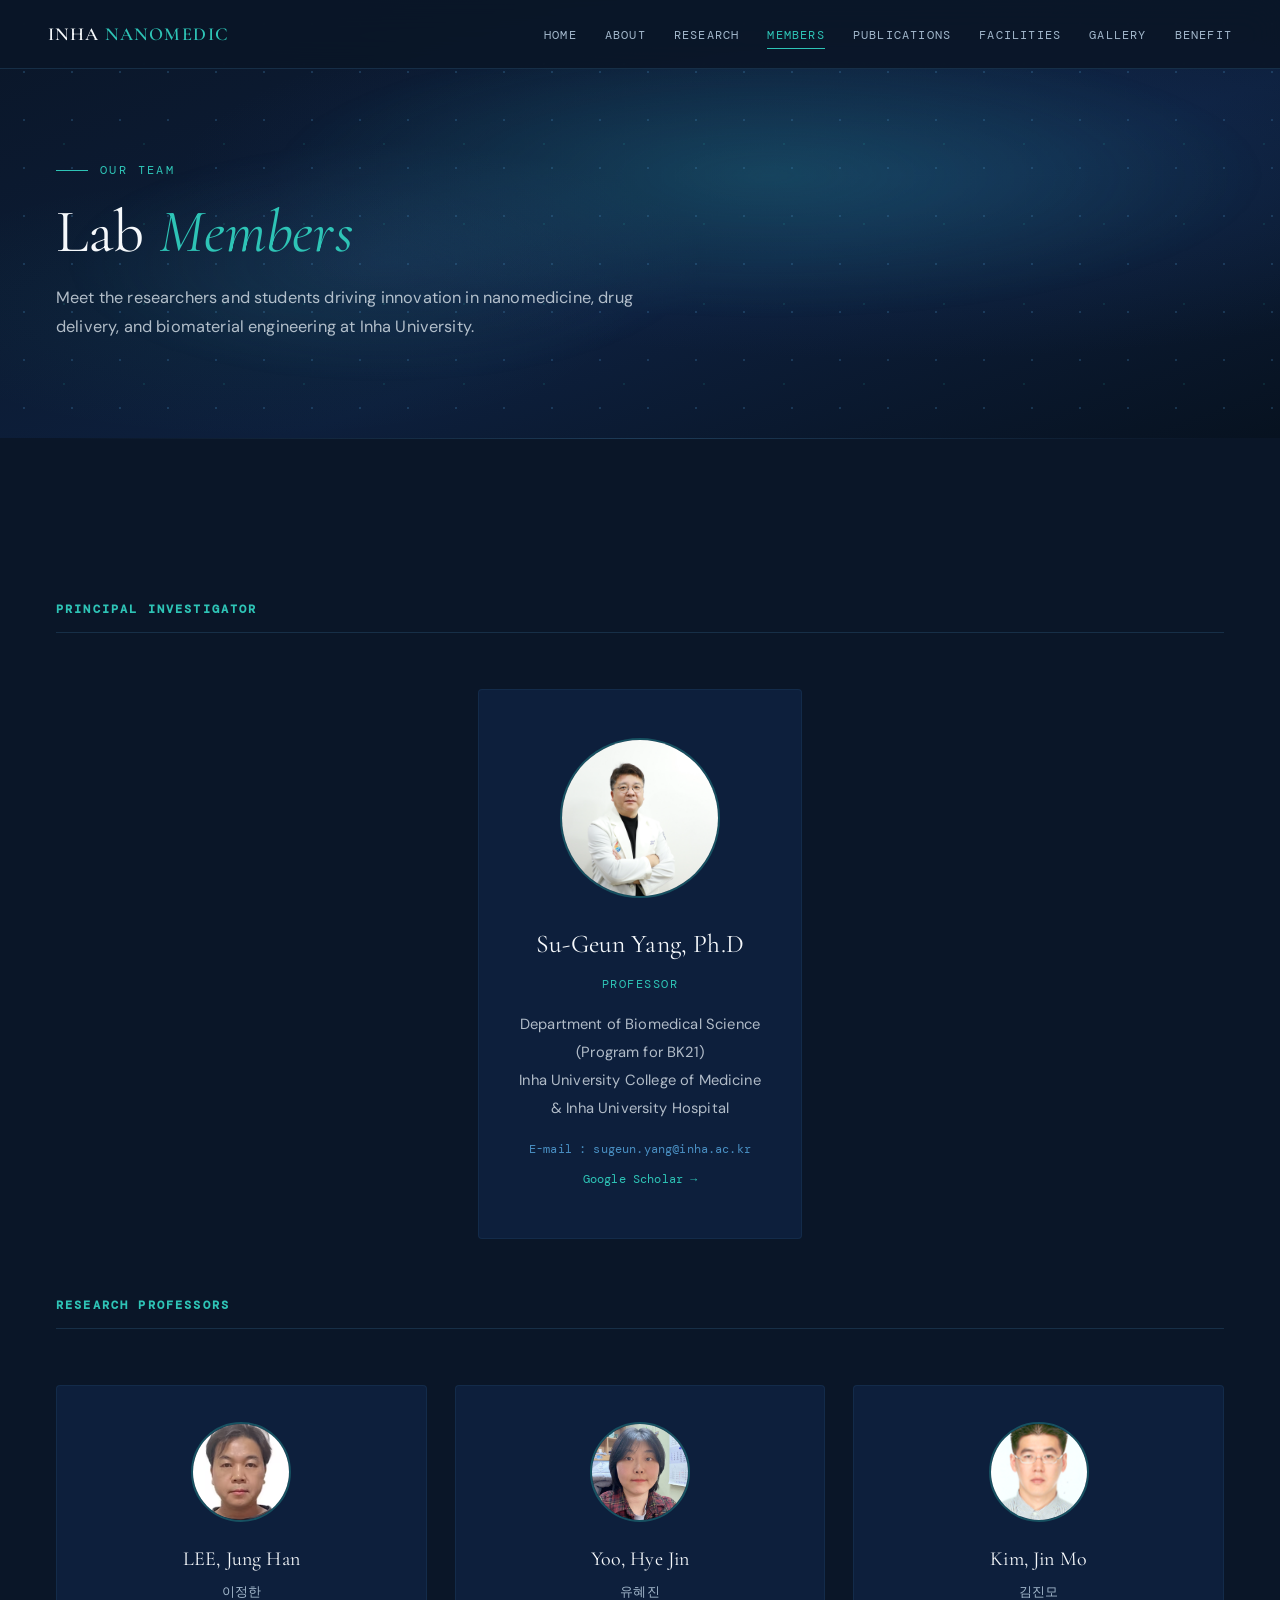
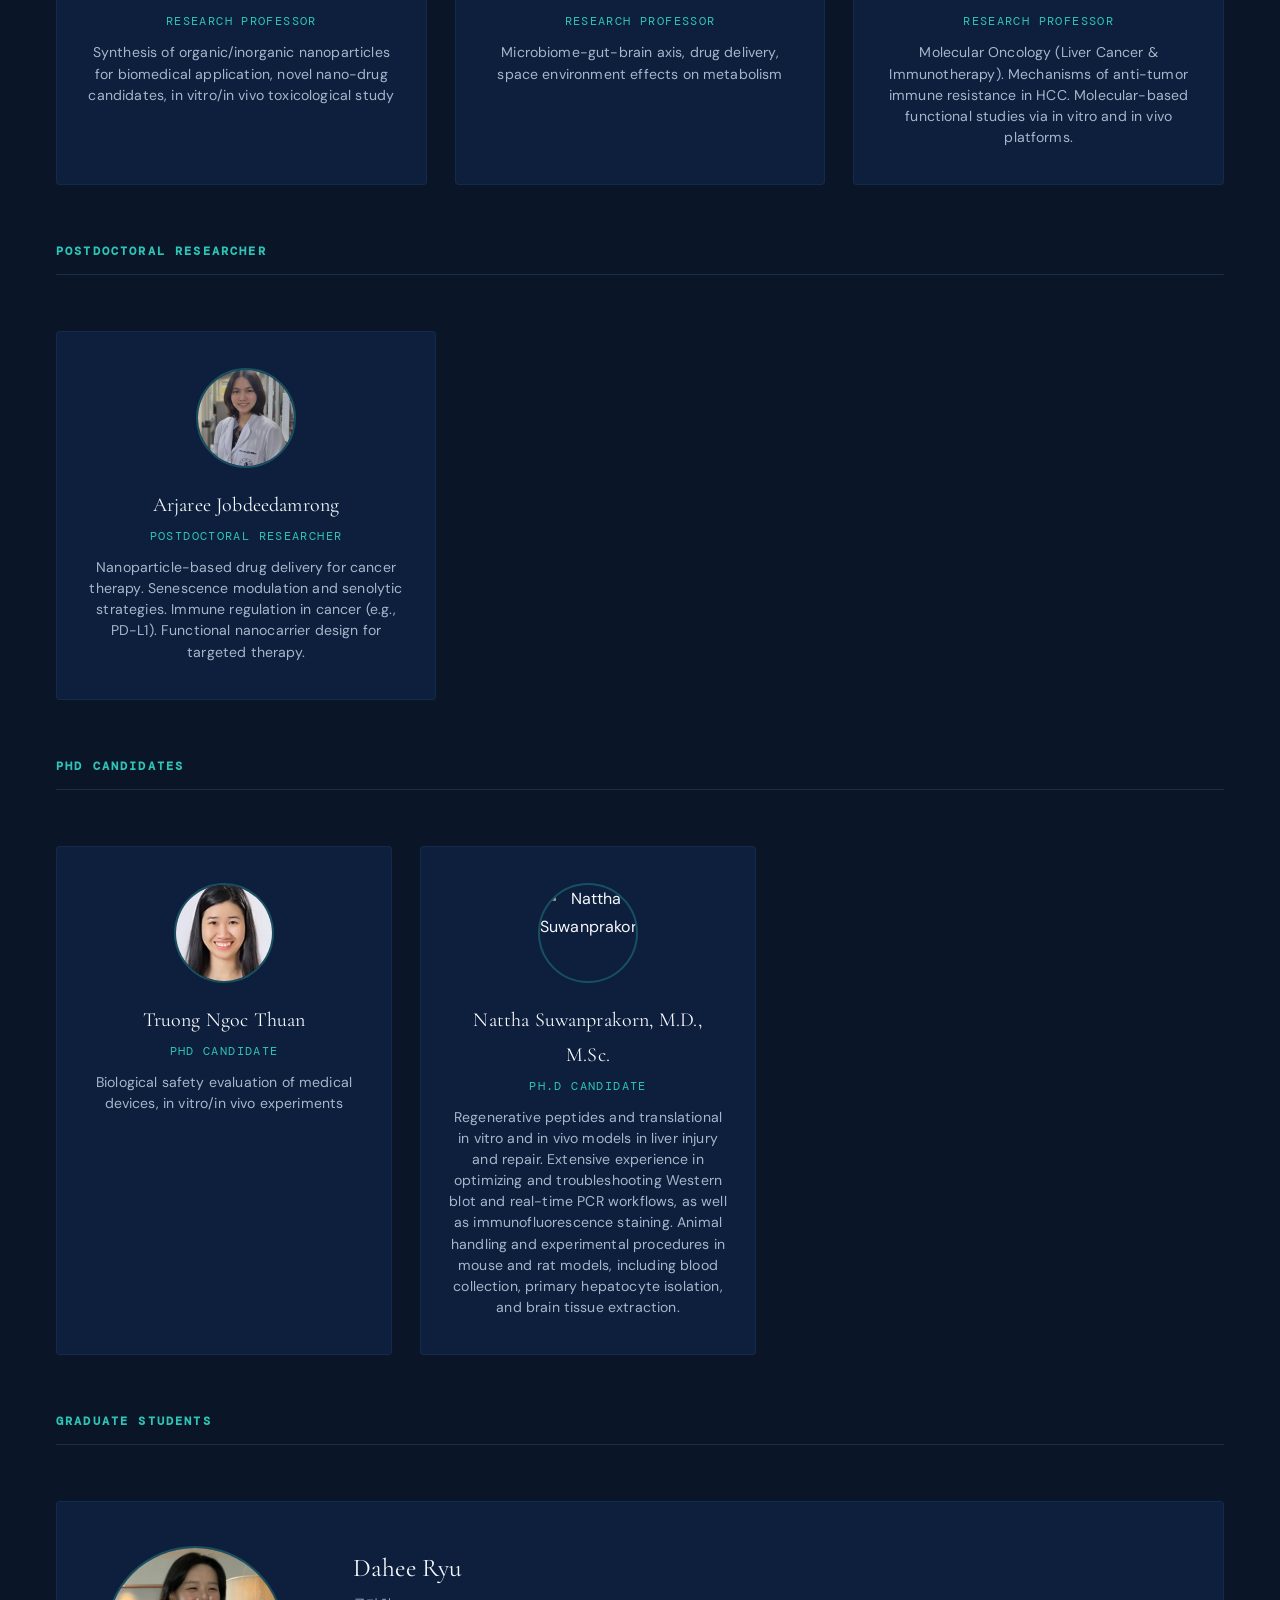
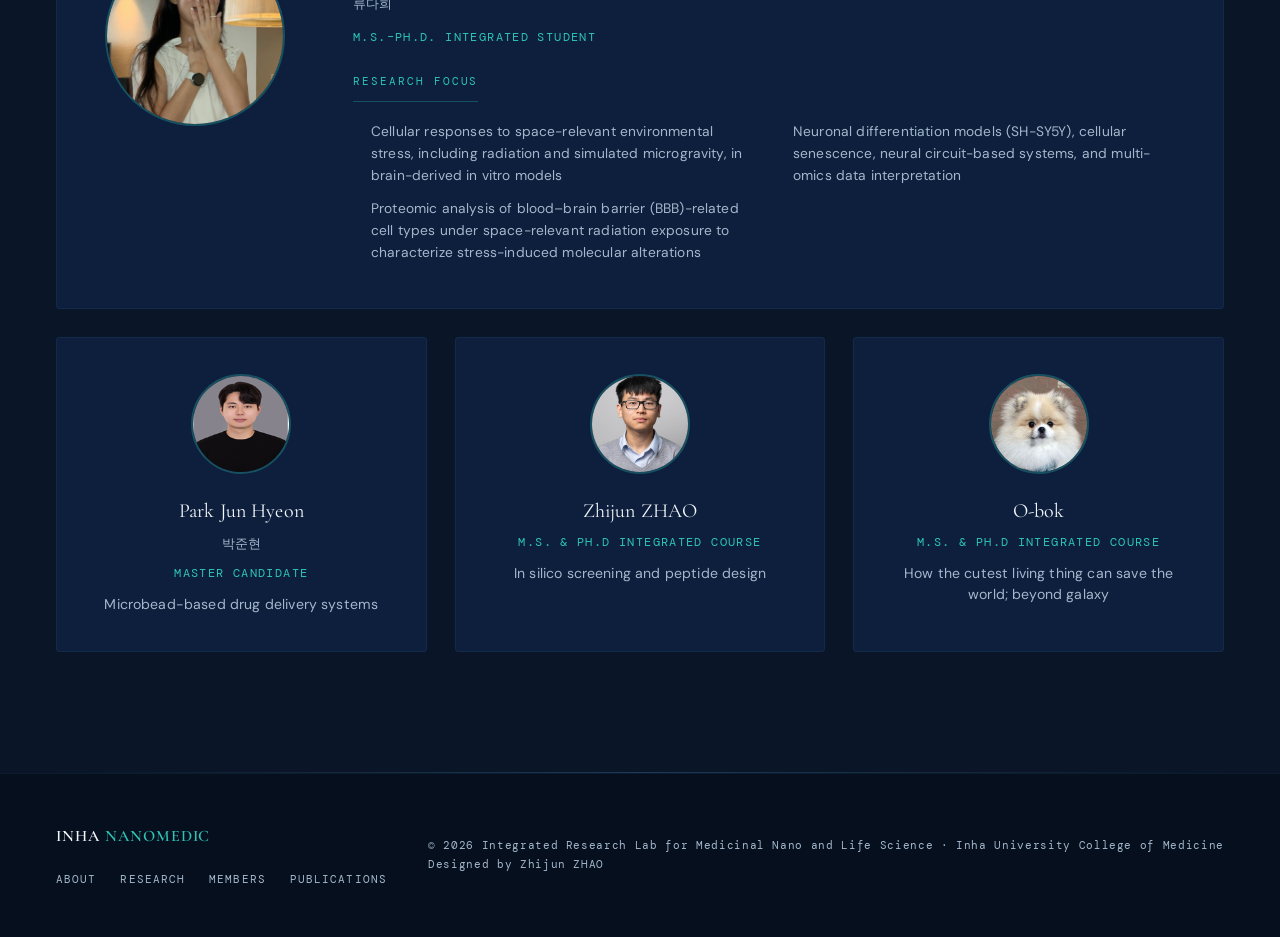
==== member.html @ 470f52c1 "Initial preview with v3 design experiments - Hero rewritten to lead with space medicine - Stats bar " ====
<!DOCTYPE html>
<html lang="en">
<head>
  <meta charset="UTF-8">
  <link rel="icon" type="image/svg+xml" href="favicon.svg">
  <meta name="viewport" content="width=device-width, initial-scale=1.0">
  <meta name="description" content="Meet the researchers and students of the Inha Nanomedicine Lab — faculty, PhD candidates, and graduate students.">
  <title>Members — INHA NANOMEDIC</title>
  <link rel="preconnect" href="https://fonts.googleapis.com">
  <link rel="preconnect" href="https://fonts.gstatic.com" crossorigin>
  <link href="https://fonts.googleapis.com/css2?family=Cormorant+Garamond:ital,wght@0,300;0,400;0,600;1,300;1,400;1,600&family=DM+Mono:wght@400;500&family=DM+Sans:wght@300;400;500&display=swap" rel="stylesheet">
  <link rel="stylesheet" href="css/style.css">
</head>
<body>

  <!-- ═══ NAVIGATION ═══ -->
  <nav>
    <a class="nav-logo" href="index.html">INHA <span>NANOMEDIC</span></a>
    <button class="nav-toggle" aria-label="Menu"><span></span><span></span><span></span></button>
    <ul class="nav-links">
      <li><a href="index.html">Home</a></li>
      <li><a href="about.html">About</a></li>
      <li><a href="research.html">Research</a></li>
      <li><a href="member.html" class="active">Members</a></li>
      <li><a href="publication-patent.html">Publications</a></li>
      <li><a href="lab-facilities.html">Facilities</a></li>
      <li><a href="lab-activities.html">Gallery</a></li>
      <li><a href="benefit.html">Benefit</a></li>
      <!-- <li><a href="news-notice.html">News</a></li> -->
    </ul>
  </nav>

  <!-- ═══ PAGE HERO ═══ -->
  <header class="page-hero">
    <div class="page-hero-bg"></div>
    <div class="page-hero-dots"></div>
    <div class="page-hero-content fade-in">
      <div class="hero-tag">Our Team</div>
      <h1>Lab <em>Members</em></h1>
      <p>Meet the researchers and students driving innovation in nanomedicine, drug delivery, and biomaterial engineering at Inha University.</p>
    </div>
  </header>

  <div class="divider"></div>

  <!-- ═══ MEMBERS ═══ -->
  <section class="members">

    <!-- ── Principal Investigator ── -->
    <h3 class="member-category fade-in">Principal Investigator</h3>

    <div class="members-grid fade-in">
      <div class="member-card" style="grid-column: 1 / -1; max-width: 600px; margin: 0 auto; padding: 48px 40px;">
        <img class="member-photo" src="assets/images/members/prof-yang-hires.png" alt="Prof. Su-Geun Yang" style="width: 160px; height: 160px; border-radius: 50%; margin: 0 auto 24px; display: block; object-fit: cover;">
        <div style="text-align: center;">
          <div class="member-name" style="font-size: 1.6rem; margin-bottom: 8px;">Su-Geun Yang, Ph.D</div>
          <div class="member-role" style="font-size: 0.75rem; margin-bottom: 16px;">Professor</div>
          <div style="font-size: 0.92rem; color: var(--text-secondary); line-height: 1.9;">
            Department of Biomedical Science<br>
            (Program for BK21)<br>
            Inha University College of Medicine<br>
            &amp; Inha University Hospital
          </div>
          <div class="member-email" style="margin-top: 16px; font-size: 0.75rem;">E-mail : <a href="mailto:sugeun.yang@inha.ac.kr">sugeun.yang@inha.ac.kr</a></div>
          <div style="margin-top: 10px; font-family: 'DM Mono', monospace; font-size: 0.72rem;">
            <a href="https://scholar.google.com/citations?user=X1B7JX8AAAAJ&hl=en" target="_blank" rel="noopener noreferrer" style="color: var(--teal); text-decoration: none;">Google Scholar &rarr;</a>
          </div>
        </div>
      </div>
    </div>

    <!-- ── Research Professors ── -->
    <h3 class="member-category fade-in">Research Professors</h3>

    <div class="members-grid" style="grid-template-columns: repeat(3, 1fr);">
      <div class="member-card fade-in">
        <img class="member-photo" src="assets/images/members/lee-junghan.png" alt="LEE, Jung Han">
        <div class="member-name">LEE, Jung Han</div>
        <div class="member-name-kr">이정한</div>
        <div class="member-role">Research Professor</div>
        <div class="member-field">Synthesis of organic/inorganic nanoparticles for biomedical application, novel nano-drug candidates, in vitro/in vivo toxicological study</div>
      </div>

      <div class="member-card fade-in">
        <img class="member-photo" src="assets/images/members/yoo-hyejin.jpg" alt="Yoo, Hye Jin">
        <div class="member-name">Yoo, Hye Jin</div>
        <div class="member-name-kr">유혜진</div>
        <div class="member-role">Research Professor</div>
        <div class="member-field">Microbiome-gut-brain axis, drug delivery, space environment effects on metabolism</div>
      </div>

      <div class="member-card fade-in">
        <img class="member-photo" src="assets/images/members/kim-jinmo.png" alt="Kim, Jin Mo">
        <div class="member-name">Kim, Jin Mo</div>
        <div class="member-name-kr">김진모</div>
        <div class="member-role">Research Professor</div>
        <div class="member-field">Molecular Oncology (Liver Cancer &amp; Immunotherapy). Mechanisms of anti-tumor immune resistance in HCC. Molecular-based functional studies via in vitro and in vivo platforms.</div>
      </div>
    </div>

    <!-- ── Postdoctoral Researcher ── -->
    <h3 class="member-category fade-in">Postdoctoral Researcher</h3>

    <div class="members-grid" style="grid-template-columns: 1fr; max-width: 380px;">
      <div class="member-card fade-in">
        <img class="member-photo" src="assets/images/members/arjaree.png" alt="Arjaree Jobdeedamrong">
        <div class="member-name">Arjaree Jobdeedamrong</div>
        <div class="member-role">Postdoctoral Researcher</div>
        <div class="member-field">
          Nanoparticle-based drug delivery for cancer therapy.
          Senescence modulation and senolytic strategies.
          Immune regulation in cancer (e.g., PD-L1).
          Functional nanocarrier design for targeted therapy.
        </div>
      </div>
    </div>

    <!-- ── PhD Candidates ── -->
    <h3 class="member-category fade-in">PhD Candidates</h3>

    <div class="members-grid" style="grid-template-columns: repeat(2, 1fr); max-width: 700px;">
      <div class="member-card fade-in">
        <img class="member-photo" src="assets/images/members/truong-ngocthuan.jpg" alt="Truong Ngoc Thuan">
        <div class="member-name">Truong Ngoc Thuan</div>
        <div class="member-role">PhD Candidate</div>
        <div class="member-field">Biological safety evaluation of medical devices, in vitro/in vivo experiments</div>
      </div>

      <div class="member-card fade-in">
        <img class="member-photo" src="assets/images/members/nattha-new.png" alt="Nattha Suwanprakorn">
        <div class="member-name">Nattha Suwanprakorn, M.D., M.Sc.</div>
        <div class="member-role">Ph.D Candidate</div>
        <div class="member-field">
          Regenerative peptides and translational in vitro and in vivo models in liver injury and repair.
          Extensive experience in optimizing and troubleshooting Western blot and real-time PCR workflows, as well as immunofluorescence staining.
          Animal handling and experimental procedures in mouse and rat models, including blood collection, primary hepatocyte isolation, and brain tissue extraction.
        </div>
      </div>
    </div>

    <!-- ── M.S. & Ph.D Integrated / MS Candidates ── -->
    <h3 class="member-category fade-in">Graduate Students</h3>

    <div class="members-grid members-grid--grad">
      <div class="member-card member-card--feature fade-in">
        <img class="member-photo" src="assets/images/members/ryu-dahee.jpg" alt="Dahee Ryu">
        <div class="member-feature-body">
          <div class="member-name">Dahee Ryu</div>
          <div class="member-name-kr">류다희</div>
          <div class="member-role">M.S.&ndash;Ph.D. Integrated Student</div>
          <div class="member-feature-label">Research Focus</div>
          <ul class="member-feature-list">
            <li>Cellular responses to space-relevant environmental stress, including radiation and simulated microgravity, in brain-derived in vitro models</li>
            <li>Proteomic analysis of blood&ndash;brain barrier (BBB)-related cell types under space-relevant radiation exposure to characterize stress-induced molecular alterations</li>
            <li>Neuronal differentiation models (SH-SY5Y), cellular senescence, neural circuit-based systems, and multi-omics data interpretation</li>
          </ul>
        </div>
      </div>

      <div class="member-card fade-in">
        <img class="member-photo" src="assets/images/members/junhyun.png" alt="Junhyun">
        <div class="member-name">Park Jun Hyeon</div>
        <div class="member-name-kr">박준현</div>
        <div class="member-role">Master Candidate</div>
        <div class="member-field">Microbead-based drug delivery systems</div>
      </div>

      <div class="member-card fade-in">
        <img class="member-photo" src="assets/images/members/zhijun-zhao.png" alt="Zhijun ZHAO">
        <div class="member-name">Zhijun ZHAO</div>
        <div class="member-role">M.S. &amp; Ph.D Integrated Course</div>
        <div class="member-field">In silico screening and peptide design</div>
      </div>

      <div class="member-card fade-in">
        <img class="member-photo" src="assets/images/members/obok.jpg" alt="O-bok" style="object-fit: cover;">
        <div class="member-name">O-bok</div>
        <div class="member-role">M.S. &amp; Ph.D Integrated Course</div>
        <div class="member-field">How the cutest living thing can save the world; beyond galaxy</div>
      </div>
    </div>

  </section>

  <div class="divider"></div>

  <!-- ═══ FOOTER ═══ -->
  <footer>
    <div class="footer-inner">
      <div>
        <div class="footer-logo">INHA <span>NANOMEDIC</span></div>
        <div class="footer-links">
          <a href="about.html">About</a><a href="research.html">Research</a><a href="member.html">Members</a><a href="publication-patent.html">Publications</a>
        </div>
      </div>
      <div class="footer-copy">&copy; 2026 Integrated Research Lab for Medicinal Nano and Life Science &middot; Inha University College of Medicine<br>Designed by Zhijun ZHAO</div>
    </div>
  </footer>

  <script src="js/main.js"></script>
</body>
</html>
---- css/style.css ----
/* ═══════════════════════════════════════════════════════
   INHA NANOMEDIC LAB — Global Stylesheet
   Design: Dark navy + teal accent, editorial typography
   v2.0 — Readability & design improvements
   ═══════════════════════════════════════════════════════ */

/* ── VARIABLES ── */
:root {
  --navy: #0a1628;
  --deep: #0d1f3c;
  --blue: #1a3a6b;
  --accent: #4a90c4;
  --teal: #2ec4b6;
  --teal-dark: #22a89c;
  --gold: #c9a84c;
  --light: #e8f0f7;
  --muted: #a3b8cc;
  --white: #f5f8fb;
  --border: rgba(74,144,196,0.20);
  --border-light: rgba(74,144,196,0.1);
  --card-bg: rgba(74,144,196,0.04);
  --card-hover: rgba(74,144,196,0.09);
  --text-primary: #f5f8fb;
  --text-secondary: rgba(232,240,247,0.75);
  --text-dim: rgba(232,240,247,0.65);
  --nav-height: 62px;
}

/* ── RESET ── */
*, *::before, *::after { margin: 0; padding: 0; box-sizing: border-box; }
html { scroll-behavior: smooth; }

body {
  font-family: 'DM Sans', sans-serif;
  background: var(--navy);
  color: var(--white);
  overflow-x: hidden;
  line-height: 1.75;
  letter-spacing: 0.01em;
}

a { color: inherit; text-decoration: none; }
img { max-width: 100%; display: block; }
ul, ol { list-style: none; }

/* ── SCROLLBAR ── */
::-webkit-scrollbar { width: 8px; }
::-webkit-scrollbar-track { background: var(--navy); }
::-webkit-scrollbar-thumb { background: var(--blue); border-radius: 4px; }
::-webkit-scrollbar-thumb:hover { background: var(--accent); }

/* ── NAVIGATION ── */
nav {
  position: fixed; top: 0; left: 0; right: 0; z-index: 1000;
  display: flex; align-items: center; justify-content: space-between;
  padding: 18px 48px;
  background: rgba(10,22,40,0.92);
  backdrop-filter: blur(16px);
  -webkit-backdrop-filter: blur(16px);
  border-bottom: 1px solid var(--border);
  transition: padding 0.3s, background 0.3s;
}
nav.scrolled {
  padding: 12px 48px;
  background: rgba(10,22,40,0.97);
}

.nav-logo {
  font-family: 'Cormorant Garamond', serif;
  font-size: 1.15rem; font-weight: 600; letter-spacing: 0.08em;
  color: var(--white);
  text-decoration: none;
}
.nav-logo span { color: var(--teal); }

.nav-links { display: flex; gap: 28px; list-style: none; }
.nav-links a {
  font-family: 'DM Mono', monospace;
  font-size: 0.75rem; letter-spacing: 0.1em; text-transform: uppercase;
  color: var(--muted); text-decoration: none;
  transition: color 0.2s;
  position: relative;
  padding: 4px 0;
}
.nav-links a:hover,
.nav-links a.active { color: var(--teal); }
.nav-links a.active::after {
  content: ''; position: absolute; bottom: -2px; left: 0; right: 0;
  height: 1px; background: var(--teal);
}

/* Hamburger */
.nav-toggle {
  display: none; cursor: pointer; background: none; border: none;
  flex-direction: column; gap: 5px; padding: 4px;
}
.nav-toggle span {
  display: block; width: 22px; height: 1.5px;
  background: var(--white); transition: all 0.3s;
}
.nav-toggle.open span:nth-child(1) { transform: rotate(45deg) translate(4px, 4px); }
.nav-toggle.open span:nth-child(2) { opacity: 0; }
.nav-toggle.open span:nth-child(3) { transform: rotate(-45deg) translate(4px, -4px); }

/* ── PAGE HERO (inner pages) ── */
.page-hero {
  padding: 160px 56px 96px;
  position: relative; overflow: hidden;
  background: var(--navy);
}
.page-hero-bg {
  position: absolute; inset: 0; z-index: 0;
  background:
    radial-gradient(ellipse 80% 60% at 70% 40%, rgba(26,58,107,0.45) 0%, transparent 70%),
    radial-gradient(ellipse 50% 50% at 20% 70%, rgba(46,196,182,0.06) 0%, transparent 60%),
    linear-gradient(160deg, #0a1628 0%, #0d1f3c 60%, #071220 100%);
}
.page-hero-bg::after {
  content: '';
  position: absolute; inset: 0;
  background:
    radial-gradient(ellipse 65% 55% at 60% 40%, rgba(46,196,182,0.18) 0%, transparent 60%),
    radial-gradient(ellipse 50% 55% at 30% 60%, rgba(74,144,196,0.15) 0%, transparent 50%);
  animation: nebulaShift 25s ease-in-out infinite alternate;
  will-change: opacity, transform;
}
.page-hero-dots {
  position: absolute; inset: 0; z-index: 1;
  background-image:
    radial-gradient(circle, rgba(74,144,196,0.25) 1px, transparent 1px),
    radial-gradient(circle, rgba(46,196,182,0.12) 1px, transparent 1px);
  background-size: 48px 48px, 80px 80px;
  background-position: 0 0, 24px 24px;
  animation: drift 25s linear infinite;
  will-change: background-position;
}
@keyframes drift { to { background-position: 48px 48px, 72px 72px; } }

.page-hero-content { position: relative; z-index: 2; max-width: 800px; }
.page-hero .hero-tag {
  font-family: 'DM Mono', monospace;
  font-size: 0.75rem; letter-spacing: 0.2em; text-transform: uppercase;
  color: var(--teal); margin-bottom: 16px;
  display: flex; align-items: center; gap: 12px;
}
.page-hero .hero-tag::before {
  content: ''; display: block; width: 32px; height: 1px; background: var(--teal);
}
.page-hero h1 {
  font-family: 'Cormorant Garamond', serif;
  font-size: clamp(2.4rem, 5vw, 3.8rem);
  font-weight: 400; line-height: 1.15;
  margin-bottom: 16px;
}
.page-hero h1 em { font-style: italic; color: var(--teal); }
.page-hero p {
  font-size: 1.02rem; line-height: 1.8;
  color: var(--text-secondary); max-width: 600px;
}

/* ── FULL HERO (home page) ── */
.hero {
  min-height: 100vh;
  display: flex; align-items: center;
  position: relative; overflow: hidden;
  padding: 120px 56px 80px;
}
.hero-bg {
  position: absolute; inset: 0; z-index: 0;
  background:
    radial-gradient(ellipse 80% 60% at 70% 40%, rgba(26,58,107,0.55) 0%, transparent 70%),
    radial-gradient(ellipse 50% 50% at 20% 70%, rgba(46,196,182,0.08) 0%, transparent 60%),
    linear-gradient(160deg, #0a1628 0%, #0d1f3c 60%, #071220 100%);
}
/* Nebula glow — slow teal/blue color wash */
.hero-bg::after {
  content: '';
  position: absolute; inset: 0;
  background:
    radial-gradient(ellipse 70% 60% at 65% 35%, rgba(46,196,182,0.22) 0%, transparent 65%),
    radial-gradient(ellipse 55% 65% at 25% 65%, rgba(74,144,196,0.18) 0%, transparent 55%),
    radial-gradient(ellipse 40% 40% at 50% 50%, rgba(26,58,107,0.25) 0%, transparent 50%);
  animation: nebulaShift 25s ease-in-out infinite alternate;
  will-change: opacity, transform;
}
@keyframes nebulaShift {
  0% { opacity: 0.6; transform: scale(1) translate(0, 0); }
  33% { opacity: 1; transform: scale(1.08) translate(2%, -1%); }
  66% { opacity: 0.75; transform: scale(0.95) translate(-2%, 1%); }
  100% { opacity: 1; transform: scale(1.05) translate(1%, 2%); }
}
.hero-dots {
  position: absolute; inset: 0; z-index: 1;
  background-image:
    radial-gradient(circle, rgba(74,144,196,0.35) 1px, transparent 1px),
    radial-gradient(circle, rgba(46,196,182,0.2) 1px, transparent 1px);
  background-size: 48px 48px, 80px 80px;
  background-position: 0 0, 24px 24px;
  animation: drift 20s linear infinite;
  will-change: background-position;
}
.hero-content { position: relative; z-index: 2; max-width: 700px; }
.hero-tag {
  font-family: 'DM Mono', monospace;
  font-size: 0.75rem; letter-spacing: 0.2em; text-transform: uppercase;
  color: var(--teal); margin-bottom: 20px;
  display: flex; align-items: center; gap: 12px;
}
.hero-tag::before {
  content: ''; display: block; width: 32px; height: 1px; background: var(--teal);
}
.hero h1 {
  font-family: 'Cormorant Garamond', serif;
  font-size: clamp(2.8rem, 6vw, 4.8rem);
  font-weight: 400; line-height: 1.15;
  margin-bottom: 12px;
}
.hero h1 em { font-style: italic; color: var(--teal); }
.hero h2 {
  font-family: 'Cormorant Garamond', serif;
  font-size: clamp(1.1rem, 2.5vw, 1.6rem);
  font-weight: 300; color: var(--muted);
  margin-bottom: 32px; line-height: 1.5;
}
.hero p {
  font-size: 1.02rem; line-height: 1.8;
  color: var(--text-secondary); max-width: 520px; margin-bottom: 40px;
}
.hero-ctas { display: flex; gap: 16px; flex-wrap: wrap; }

/* ── STATS BAR ── */
.stats-bar {
  display: grid; grid-template-columns: repeat(3, 1fr);
  background: var(--deep); border-top: 1px solid var(--border);
  border-bottom: 1px solid var(--border);
}
.stat-item {
  padding: 32px 48px; text-align: center;
  border-right: 1px solid var(--border);
}
.stat-item:last-child { border-right: none; }
.stat-number {
  font-family: 'Cormorant Garamond', serif;
  font-size: 2.8rem; font-weight: 300; color: var(--teal);
  line-height: 1; margin-bottom: 6px;
}
.stat-label {
  font-family: 'DM Mono', monospace; font-size: 0.72rem;
  letter-spacing: 0.15em; text-transform: uppercase; color: var(--muted);
}

/* ── BUTTONS ── */
.btn-primary {
  padding: 14px 32px;
  background: var(--teal); color: var(--navy);
  font-family: 'DM Mono', monospace; font-size: 0.75rem;
  letter-spacing: 0.12em; text-transform: uppercase;
  border: none; cursor: pointer; text-decoration: none;
  display: inline-block; font-weight: 500;
  clip-path: polygon(8px 0%, 100% 0%, calc(100% - 8px) 100%, 0% 100%);
  transition: background 0.2s, transform 0.15s;
}
.btn-primary:hover { background: var(--teal-dark); transform: translateY(-2px); }
.btn-primary:focus-visible { outline: 2px solid var(--teal); outline-offset: 4px; }

.btn-outline {
  padding: 13px 32px;
  background: transparent; color: var(--accent);
  font-family: 'DM Mono', monospace; font-size: 0.75rem;
  letter-spacing: 0.12em; text-transform: uppercase;
  border: 1px solid rgba(74,144,196,0.45); cursor: pointer;
  text-decoration: none; display: inline-block;
  transition: border-color 0.2s, color 0.2s;
}
.btn-outline:hover { border-color: var(--accent); color: var(--white); }
.btn-outline:focus-visible { outline: 2px solid var(--accent); outline-offset: 4px; }

.btn-small {
  padding: 8px 20px;
  font-size: 0.68rem;
}

/* ── SECTION BASE ── */
section { padding: 120px 56px; }
.section-label {
  font-family: 'DM Mono', monospace;
  font-size: 0.75rem; letter-spacing: 0.22em; text-transform: uppercase;
  color: var(--teal); margin-bottom: 16px;
  display: flex; align-items: center; gap: 10px;
}
.section-label::after {
  content: ''; flex: 0 0 48px; height: 1px; background: var(--teal); opacity: 0.5;
}
.section-title {
  font-family: 'Cormorant Garamond', serif;
  font-size: clamp(2rem, 4vw, 3rem); font-weight: 400;
  line-height: 1.15; margin-bottom: 24px;
}
.section-title em { font-style: italic; color: var(--teal); }
.section-subtitle {
  font-size: 1.02rem; color: var(--text-secondary);
  max-width: 640px; line-height: 1.8; margin-bottom: 48px;
}

/* ── DIVIDER ── */
.divider {
  height: 1px;
  background: linear-gradient(90deg, transparent, rgba(74,144,196,0.3), transparent);
  margin: 0 56px;
}

/* ══════════════════════════════════════════════════
   DIRECTOR'S MANIFESTO — bilingual pull-quote
   ══════════════════════════════════════════════════ */
.manifesto {
  background: var(--deep);
  padding: 120px 56px;
  position: relative;
  overflow: hidden;
}
.manifesto::before {
  content: '';
  position: absolute;
  top: 50%; left: 50%;
  width: 820px; height: 820px;
  transform: translate(-50%, -50%);
  background: radial-gradient(circle at center,
    rgba(46,196,182,0.06) 0%,
    transparent 60%);
  pointer-events: none;
  z-index: 0;
}
.manifesto-inner {
  max-width: 900px;
  margin: 0 auto;
  position: relative;
  z-index: 1;
  text-align: center;
}
.manifesto-meta {
  display: flex;
  align-items: center;
  justify-content: center;
  gap: 16px;
  margin-bottom: 56px;
  flex-wrap: wrap;
  font-family: 'DM Mono', monospace;
  font-size: 0.68rem;
  letter-spacing: 0.22em;
  text-transform: uppercase;
  color: var(--muted);
}
.manifesto-meta .meta-ko {
  color: var(--teal);
  font-family: 'Cormorant Garamond', serif;
  font-size: 0.95rem;
  letter-spacing: 0.04em;
  text-transform: none;
  font-style: italic;
}
.manifesto-meta .meta-author {
  color: rgba(255,255,255,0.55);
}
.manifesto-meta .meta-rule {
  flex: 0 0 40px;
  height: 1px;
  background: rgba(46,196,182,0.4);
}
.manifesto-text {
  font-family: 'Cormorant Garamond', serif;
  font-size: clamp(1.5rem, 3.2vw, 2.4rem);
  font-weight: 300;
  font-style: italic;
  line-height: 1.55;
  color: var(--white);
  margin: 0 0 40px;
  padding: 0;
  position: relative;
  letter-spacing: -0.005em;
}
.manifesto-text::before,
.manifesto-text::after {
  content: '';
  display: block;
  width: 40px;
  height: 1px;
  background: var(--teal);
  margin: 0 auto 28px;
}
.manifesto-text::after {
  margin: 28px auto 0;
}
.manifesto-text strong {
  font-weight: 400;
  color: var(--teal);
  font-style: italic;
}
.manifesto-translation {
  font-family: 'DM Sans', sans-serif;
  font-size: 1rem;
  line-height: 1.85;
  color: rgba(255,255,255,0.62);
  max-width: 640px;
  margin: 0 auto 48px;
  font-weight: 300;
}
.manifesto-cta {
  display: inline-block;
}

/* ══════════════════════════════════════════════════
   RESEARCH PILLAR BANDS — signature design element
   ══════════════════════════════════════════════════ */
.pillar-bands {
  background: var(--navy);
  padding: 0;
  display: flex;
  flex-direction: column;
}
.pillar-band {
  position: relative;
  display: flex;
  align-items: center;
  padding: 72px 56px;
  min-height: 240px;
  overflow: hidden;
  transition: background 0.5s ease;
  text-decoration: none;
  color: inherit;
  border-bottom: 1px solid var(--border);
}
.pillar-band:last-child { border-bottom: none; }
.pillar-band:hover { background: rgba(46,196,182,0.03); }
.pillar-band-num {
  font-family: 'Cormorant Garamond', serif;
  font-size: 1rem;
  font-style: italic;
  color: var(--teal);
  min-width: 44px;
  flex: 0 0 auto;
  opacity: 0.7;
  position: relative;
  z-index: 2;
}
.pillar-band-title {
  flex: 1;
  padding: 0 48px;
  max-width: 760px;
  position: relative;
  z-index: 2;
}
.pillar-band-ko {
  font-family: 'Cormorant Garamond', serif;
  font-size: clamp(2rem, 4.5vw, 3.6rem);
  font-style: italic;
  font-weight: 300;
  color: var(--white);
  line-height: 1;
  margin-bottom: 14px;
  letter-spacing: -0.01em;
  transition: color 0.4s ease, transform 0.4s ease;
}
.pillar-band:hover .pillar-band-ko {
  color: var(--teal);
  transform: translateX(6px);
}
.pillar-band-en {
  font-family: 'DM Mono', monospace;
  font-size: 0.72rem;
  letter-spacing: 0.22em;
  text-transform: uppercase;
  color: var(--muted);
  margin-bottom: 18px;
}
.pillar-band-desc {
  font-family: 'DM Sans', sans-serif;
  font-size: 0.98rem;
  line-height: 1.7;
  color: rgba(255,255,255,0.58);
  max-width: 580px;
  font-weight: 300;
  transition: color 0.4s ease;
}
.pillar-band:hover .pillar-band-desc {
  color: rgba(255,255,255,0.85);
}
.pillar-band-motion {
  position: absolute;
  inset: 0;
  z-index: 0;
  opacity: 0.35;
  pointer-events: none;
  transition: opacity 0.5s ease;
}
.pillar-band:hover .pillar-band-motion { opacity: 0.7; }

/* Band 1 — Drug Delivery: drifting particles */
.pillar-band-motion--particles {
  background-image:
    radial-gradient(circle, rgba(46,196,182,0.3) 1.5px, transparent 2px),
    radial-gradient(circle, rgba(74,144,196,0.2) 1px, transparent 1.5px);
  background-size: 90px 90px, 130px 130px;
  background-position: 0 0, 45px 65px;
  animation: particleDrift 30s linear infinite;
}
@keyframes particleDrift {
  to { background-position: 90px 90px, 175px 195px; }
}

/* Band 2 — Space Medicine: orbital arc */
.pillar-band-motion--orbit {
  background-image:
    radial-gradient(ellipse 140% 70% at 50% 120%, transparent 49.5%, rgba(46,196,182,0.35) 50%, rgba(46,196,182,0.35) 50.25%, transparent 50.8%),
    radial-gradient(ellipse 110% 55% at 50% 135%, transparent 49.6%, rgba(74,144,196,0.22) 50%, rgba(74,144,196,0.22) 50.2%, transparent 50.6%);
  animation: orbitPulse 10s ease-in-out infinite;
}
@keyframes orbitPulse {
  0%, 100% { opacity: 0.5; }
  50% { opacity: 0.9; }
}

/* Band 3 — Smart Devices: pulsing beat */
.pillar-band-motion--pulse {
  background-image: radial-gradient(circle at 88% 50%, rgba(46,196,182,0.4) 0%, transparent 12%);
  animation: devicePulse 2.2s ease-in-out infinite;
}
@keyframes devicePulse {
  0%, 65%, 100% { opacity: 0.3; }
  15% { opacity: 0.95; }
  30% { opacity: 0.6; }
}

.pillar-band-arrow {
  font-family: 'DM Mono', monospace;
  font-size: 1.2rem;
  color: var(--teal);
  flex: 0 0 auto;
  transition: transform 0.4s ease, opacity 0.4s ease;
  opacity: 0.5;
  position: relative;
  z-index: 2;
}
.pillar-band:hover .pillar-band-arrow {
  transform: translateX(10px);
  opacity: 1;
}

/* ── INTRO SECTION ── */
.intro { background: var(--deep); }
.intro-grid {
  display: grid; grid-template-columns: 1fr 1fr; gap: 72px;
  align-items: start; margin-top: 56px;
  max-width: 1200px;
}
.intro-text p {
  font-size: 1.02rem; line-height: 1.9;
  color: var(--text-secondary); margin-bottom: 20px;
}
.intro-pillars { display: flex; flex-direction: column; gap: 20px; }
.pillar {
  padding: 28px 32px;
  border: 1px solid rgba(74,144,196,0.2);
  border-left: 3px solid var(--teal);
  background: var(--card-bg);
  border-radius: 4px;
}
.pillar-title {
  font-family: 'DM Mono', monospace; font-size: 0.75rem;
  letter-spacing: 0.15em; text-transform: uppercase;
  color: var(--teal); margin-bottom: 8px;
}
.pillar p { font-size: 0.95rem; color: var(--muted); line-height: 1.7; }

/* ── RESEARCH CARDS — full-width stacked, landscape ── */
.research { background: var(--navy); }
.research-grid {
  display: grid; grid-template-columns: 1fr; gap: 48px;
  margin-top: 56px;
  max-width: 1200px;
}
.research-card {
  background: var(--deep);
  padding: 0;
  position: relative; overflow: hidden;
  cursor: default;
  border: 1px solid var(--border);
  border-radius: 4px;
  display: flex;
  flex-direction: column;
}

/* Card number — inline above title */
.card-num {
  font-family: 'Cormorant Garamond', serif; font-size: 3.2rem;
  font-weight: 300; color: rgba(46,196,182,0.25);
  line-height: 1; margin: 0 0 16px;
  padding: 36px 36px 0;
}

/* Research image — at bottom of card, white container */
.card-img {
  width: 100%;
  display: block;
  border-radius: 0 0 4px 4px;
  background: #ffffff;
  padding: 16px;
  margin-top: auto;
}

/* Card text content gets padding */
.card-title,
.card-desc,
.card-tags {
  padding-left: 36px;
  padding-right: 36px;
}
.card-tags { padding-bottom: 28px; }
.card-title {
  font-family: 'Cormorant Garamond', serif; font-size: 1.35rem;
  font-weight: 400; margin-bottom: 12px; line-height: 1.3;
}
.card-desc { font-size: 0.92rem; line-height: 1.75; color: var(--muted); }
.card-tags { display: flex; flex-wrap: wrap; gap: 6px; margin-top: 16px; }
.tag {
  font-family: 'DM Mono', monospace; font-size: 0.68rem;
  letter-spacing: 0.1em; text-transform: uppercase;
  padding: 3px 10px; border: 1px solid rgba(46,196,182,0.3);
  color: var(--teal);
}

/* ── PUBLICATIONS ── */
.publications { background: var(--deep); }
.pub-list { margin-top: 56px; display: flex; flex-direction: column; max-width: 1000px; }
.pub-item {
  display: grid; grid-template-columns: 72px 1fr 180px;
  align-items: center; gap: 28px;
  padding: 24px 8px;
  border-bottom: 1px solid var(--border-light);
}
.pub-year {
  font-family: 'DM Mono', monospace; font-size: 0.78rem;
  color: var(--teal); letter-spacing: 0.08em;
}
.pub-title {
  font-size: 0.95rem; line-height: 1.6;
  color: var(--text-primary);
}
.pub-journal {
  font-family: 'DM Mono', monospace; font-size: 0.74rem;
  color: var(--muted); text-align: right; letter-spacing: 0.05em;
}
.pub-more { margin-top: 32px; text-align: center; }

/* Publication category tabs */
.pub-tabs {
  display: flex; gap: 0; margin-top: 40px; margin-bottom: 0;
  border-bottom: 1px solid var(--border);
}
.pub-tab {
  font-family: 'DM Mono', monospace; font-size: 0.75rem;
  letter-spacing: 0.1em; text-transform: uppercase;
  padding: 14px 28px; color: var(--muted);
  cursor: pointer; border: none; background: none;
  border-bottom: 2px solid transparent;
  transition: color 0.2s, border-color 0.2s;
}
.pub-tab:hover { color: var(--white); }
.pub-tab.active {
  color: var(--teal);
  border-bottom-color: var(--teal);
}
.pub-section { display: none; }
.pub-section.active { display: block; }

/* ── MEMBERS ── */
.members { background: var(--navy); }
.members-grid {
  display: grid; grid-template-columns: repeat(4, 1fr); gap: 28px;
  margin-top: 56px;
  max-width: 1200px;
}
.member-card {
  background: var(--deep); padding: 36px 28px; text-align: center;
  border: 1px solid var(--border-light);
  border-radius: 4px;
}

.member-photo {
  width: 100px; height: 100px; border-radius: 50%;
  margin: 0 auto 20px;
  object-fit: cover;
  border: 2px solid rgba(46,196,182,0.3);
  transition: border-color 0.3s, transform 0.2s;
}
.member-card:hover .member-photo {
  border-color: var(--teal);
  transform: scale(1.03);
}
/* member-avatar removed — unused */
.member-name {
  font-family: 'Cormorant Garamond', serif; font-size: 1.25rem;
  margin-bottom: 4px;
}
.member-name-kr {
  font-size: 0.82rem; color: var(--muted); margin-bottom: 8px;
}
.member-role {
  font-family: 'DM Mono', monospace; font-size: 0.72rem;
  letter-spacing: 0.12em; text-transform: uppercase; color: var(--teal);
  margin-bottom: 10px;
}
.member-field { font-size: 0.88rem; color: var(--muted); line-height: 1.5; }
.member-email {
  font-family: 'DM Mono', monospace; font-size: 0.72rem;
  color: var(--accent); margin-top: 8px;
  word-break: break-all;
}

/* ── Graduate students grid — 3-col variant for featured card ── */
.members-grid--grad { grid-template-columns: repeat(3, 1fr); }

/* ── Featured member card — horizontal photo + content layout ── */
.member-card--feature {
  grid-column: 1 / -1;
  display: grid;
  grid-template-columns: 200px 1fr;
  gap: 48px;
  padding: 44px 48px;
  text-align: left;
  align-items: start;
}
.member-card--feature .member-photo {
  width: 180px; height: 180px;
  border-radius: 50%;
  margin: 0;
}
.member-feature-body {
  min-width: 0;
}
.member-card--feature .member-name,
.member-card--feature .member-name-kr,
.member-card--feature .member-role {
  text-align: left;
}
.member-card--feature .member-name {
  font-size: 1.6rem;
  margin-bottom: 2px;
}
.member-card--feature .member-name-kr {
  margin-bottom: 12px;
}
.member-card--feature .member-role {
  margin-bottom: 18px;
}
.member-feature-label {
  display: inline-block;
  font-family: 'DM Mono', monospace;
  font-size: 0.68rem;
  letter-spacing: 0.18em;
  text-transform: uppercase;
  color: var(--teal);
  padding-bottom: 10px;
  border-bottom: 1px solid rgba(46,196,182,0.3);
  margin: 4px 0 18px;
}
.member-feature-list {
  margin: 0;
  padding-left: 18px;
  color: var(--muted);
  font-size: 0.86rem;
  line-height: 1.62;
  column-count: 2;
  column-gap: 40px;
}
.member-feature-list li {
  margin-bottom: 10px;
  break-inside: avoid;
}

/* Responsive — tablet: collapse to stacked photo + content, 2-col for others */
@media (max-width: 1024px) {
  .members-grid--grad { grid-template-columns: repeat(2, 1fr); }
  .member-card--feature {
    grid-template-columns: 1fr;
    gap: 28px;
    padding: 40px 32px;
    text-align: center;
  }
  .member-card--feature .member-photo { margin: 0 auto; }
  .member-card--feature .member-name,
  .member-card--feature .member-name-kr,
  .member-card--feature .member-role {
    text-align: center;
  }
  .member-feature-label {
    display: inline-block;
  }
  .member-feature-list {
    column-count: 1;
    text-align: left;
    max-width: 560px;
    margin: 0 auto;
  }
}
@media (max-width: 768px) {
  .members-grid--grad { grid-template-columns: 1fr; }
  .member-card--feature { padding: 32px 24px; }
}


/* Category headings for member sections */
.member-category {
  font-family: 'DM Mono', monospace; font-size: 0.75rem;
  letter-spacing: 0.18em; text-transform: uppercase;
  color: var(--teal); margin: 56px 0 24px;
  padding-bottom: 12px;
  border-bottom: 1px solid var(--border);
}
.member-category:first-of-type { margin-top: 40px; }

/* ── CONTACT ── */
.contact {
  background: var(--deep);
  display: grid; grid-template-columns: 1fr 1fr; gap: 80px;
  align-items: start;
}
.contact-item {
  display: flex; gap: 16px; margin-bottom: 28px; align-items: flex-start;
}
.contact-icon {
  width: 36px; height: 36px; flex-shrink: 0;
  border: 1px solid rgba(46,196,182,0.35);
  display: flex; align-items: center; justify-content: center;
  font-size: 0.85rem; color: var(--teal);
}
.contact-label {
  font-family: 'DM Mono', monospace; font-size: 0.72rem;
  letter-spacing: 0.15em; text-transform: uppercase; color: var(--teal);
  margin-bottom: 4px;
}
.contact-val { font-size: 0.95rem; color: rgba(232,240,247,0.8); }

.map-embed {
  background: rgba(26,58,107,0.3); border: 1px solid rgba(74,144,196,0.2);
  height: 300px; margin-top: 40px; overflow: hidden;
  border-radius: 4px;
}
.map-embed iframe { width: 100%; height: 100%; border: 0; filter: grayscale(0.4) brightness(0.8); }

/* gallery classes removed — page uses "Coming soon" */

/* ── FACILITIES (legacy — kept for fallback) ── */
.facility-grid {
  display: grid; grid-template-columns: repeat(2, 1fr); gap: 24px;
  margin-top: 56px;
}
.facility-card {
  background: var(--deep); padding: 36px;
  border: 1px solid var(--border-light);
  border-left: 3px solid var(--teal);
  border-radius: 4px;
}
.facility-name {
  font-family: 'Cormorant Garamond', serif;
  font-size: 1.15rem; margin-bottom: 8px;
}
.facility-desc {
  font-size: 0.92rem; color: var(--muted); line-height: 1.7;
}
.facility-icon {
  font-size: 1.6rem; margin-bottom: 12px;
}

/* ══════════════════════════════════════════════════
   FACILITIES CATALOG — industrial/editorial layout
   Stripped to equipment name + description only
   (no specimen tags, no brand labels).
   ══════════════════════════════════════════════════ */
.facilities-catalog {
  background: var(--deep);
  padding: 120px 56px;
  max-width: 100%;
}

/* Category heading */
.fac-category {
  display: flex;
  align-items: flex-start;
  gap: 36px;
  margin: 96px auto 40px;
  max-width: 1280px;
  position: relative;
}
.fac-category:first-of-type { margin-top: 0; }

.fac-category-label {
  font-family: 'Cormorant Garamond', serif;
  font-size: 6rem;
  font-weight: 300;
  font-style: italic;
  line-height: 0.9;
  color: transparent;
  -webkit-text-stroke: 1px rgba(46,196,182,0.55);
  letter-spacing: -0.02em;
  flex: 0 0 auto;
  min-width: 100px;
  text-align: center;
  user-select: none;
}

.fac-category-title {
  flex: 1;
  padding-top: 20px;
  border-top: 1px solid rgba(74,144,196,0.25);
  padding-left: 0;
}
.fac-cat-mono {
  font-family: 'DM Mono', monospace;
  font-size: 0.72rem;
  letter-spacing: 0.2em;
  text-transform: uppercase;
  color: var(--teal);
  margin-bottom: 8px;
}
.fac-category-title h2 {
  font-family: 'Cormorant Garamond', serif;
  font-size: clamp(1.8rem, 3.5vw, 2.6rem);
  font-weight: 400;
  line-height: 1.1;
  color: var(--white);
  margin: 0;
}
.fac-category-title h2 em {
  font-style: italic;
  color: var(--teal);
}

/* Grid of equipment items */
.fac-grid {
  display: grid;
  grid-template-columns: repeat(3, 1fr);
  gap: 16px;
  max-width: 1280px;
  margin: 0 auto 40px;
}

/* Individual equipment card */
.fac-item {
  background: var(--navy);
  margin: 0;
  display: flex;
  flex-direction: column;
  position: relative;
  overflow: hidden;
  transition: background 0.3s;
  border: 1px solid rgba(74,144,196,0.12);
  border-radius: 4px;
}
.fac-item:hover {
  background: #0c1a30;
}

/* Photo frame */
.fac-photo {
  position: relative;
  width: 100%;
  aspect-ratio: 4 / 3;
  background: #000;
  overflow: hidden;
  border-bottom: 1px solid rgba(74,144,196,0.15);
}
.fac-photo img {
  width: 100%;
  height: 100%;
  object-fit: cover;
  filter: saturate(0.92) brightness(0.92);
  transition: transform 0.6s ease, filter 0.4s ease;
}
.fac-item:hover .fac-photo img {
  transform: scale(1.04);
  filter: saturate(1.05) brightness(1);
}

/* Caption */
.fac-item figcaption {
  padding: 24px 24px 28px;
  display: flex;
  flex-direction: column;
  gap: 6px;
  flex: 1;
}
.fac-name {
  font-family: 'Cormorant Garamond', serif;
  font-size: 1.4rem;
  font-weight: 400;
  color: var(--white);
  line-height: 1.25;
  margin: 0 0 8px;
}
.fac-desc {
  font-size: 0.85rem;
  line-height: 1.65;
  color: var(--muted);
  margin: 0;
}

/* Subtle teal accent line on hover */
.fac-item::after {
  content: '';
  position: absolute;
  top: 0; left: 0;
  width: 100%;
  height: 2px;
  background: linear-gradient(90deg, var(--teal), var(--accent));
  transform: scaleX(0);
  transform-origin: left;
  transition: transform 0.4s ease;
  z-index: 3;
}
.fac-item:hover::after {
  transform: scaleX(1);
}

/* Responsive — tablet */
@media (max-width: 1024px) {
  .facilities-catalog { padding: 80px 40px; }
  .fac-grid { grid-template-columns: repeat(2, 1fr); }
  .fac-category-label { font-size: 5rem; min-width: 80px; }
  .fac-category { gap: 24px; margin: 72px auto 32px; }
}

/* Responsive — mobile */
@media (max-width: 768px) {
  .facilities-catalog { padding: 60px 20px; }
  .fac-grid { grid-template-columns: 1fr; }
  .fac-category {
    gap: 16px;
    margin: 56px auto 28px;
    flex-direction: row;
    align-items: flex-start;
  }
  .fac-category-label {
    font-size: 3.6rem;
    min-width: 60px;
  }
  .fac-category-title { padding-top: 14px; }
  .fac-cat-mono { font-size: 0.68rem; }
  .fac-category-title h2 { font-size: 1.6rem; }
  .fac-name { font-size: 1.25rem; }
  .fac-item figcaption { padding: 20px 20px 24px; }
}
@media (max-width: 480px) {
  .facilities-catalog { padding: 48px 16px; }
  .fac-category-label { font-size: 2.8rem; min-width: 44px; }
}

/* ── BENEFIT CARDS ── */
.benefit-grid {
  display: grid; grid-template-columns: repeat(3, 1fr); gap: 24px;
  margin-top: 56px;
}
.benefit-card {
  background: var(--deep); padding: 36px 28px;
  border: 1px solid var(--border-light);
  position: relative; overflow: hidden;
  border-radius: 4px;
}
.benefit-card::before {
  content: ''; position: absolute; top: 0; left: 0; right: 0; height: 2px;
  background: linear-gradient(90deg, var(--teal), var(--accent));
  transform: scaleX(1);
}
.benefit-icon {
  font-size: 2rem; margin-bottom: 16px;
}
.benefit-title {
  font-family: 'Cormorant Garamond', serif;
  font-size: 1.3rem; margin-bottom: 12px; line-height: 1.3;
}
.benefit-desc {
  font-size: 0.92rem; color: var(--muted); line-height: 1.75;
}

/* news classes removed — page uses "Coming soon" */

/* ── PATENT TABLE ── */
.patent-table {
  width: 100%; margin-top: 24px;
  border-collapse: collapse;
  max-width: 1200px;
}
.patent-table thead {
  position: sticky;
  top: var(--nav-height);
  z-index: 10;
  background: var(--deep);
}
.patent-table th {
  font-family: 'DM Mono', monospace; font-size: 0.72rem;
  letter-spacing: 0.12em; text-transform: uppercase;
  color: var(--teal); text-align: left;
  padding: 14px 20px; border-bottom: 2px solid var(--border);
}
.patent-table td {
  font-size: 0.88rem; color: var(--text-secondary);
  padding: 16px 20px; border-bottom: 1px solid var(--border-light);
  line-height: 1.6;
}
.patent-table td:first-child {
  color: var(--text-primary);
  font-size: 0.9rem;
  width: 50%;
}
.patent-table td:nth-child(2) {
  font-style: italic;
  color: var(--muted);
  font-size: 0.85rem;
  width: 28%;
}
.patent-table td:nth-child(3) {
  font-family: 'DM Mono', monospace;
  font-size: 0.78rem;
  color: var(--teal);
  letter-spacing: 0.05em;
  white-space: nowrap;
  width: 8%;
}
.patent-table td:last-child {
  text-align: center;
  white-space: nowrap;
  width: 14%;
}
.patent-table tbody tr:nth-child(even) {
  background: rgba(74,144,196,0.04);
}
.patent-table tbody tr:hover {
  background: rgba(74,144,196,0.08);
}

/* ── FOOTER ── */
footer {
  background: #060f1e;
  padding: 48px 56px;
  border-top: 1px solid var(--border-light);
}
.footer-inner {
  display: flex; align-items: center; justify-content: space-between;
}
.footer-logo {
  font-family: 'Cormorant Garamond', serif; font-size: 1rem; font-weight: 600;
  letter-spacing: 0.06em;
}
.footer-logo span { color: var(--teal); }
.footer-copy {
  font-family: 'DM Mono', monospace; font-size: 0.68rem;
  color: var(--muted); letter-spacing: 0.06em;
}
.footer-links {
  display: flex; gap: 24px; margin-top: 20px;
}
.footer-links a {
  font-family: 'DM Mono', monospace; font-size: 0.68rem;
  color: var(--muted); letter-spacing: 0.1em; text-transform: uppercase;
  transition: color 0.2s;
}
.footer-links a:hover { color: var(--teal); }

/* ── ANIMATIONS ── */
.fade-in {
  opacity: 0; transform: translateY(24px);
  transition: opacity 0.6s ease, transform 0.6s ease;
}
.fade-in.visible {
  opacity: 1; transform: translateY(0);
}
/* Hero content always visible (critical above-fold, no JS dependency) */
.page-hero-content.fade-in,
.hero-content .fade-in,
.hero .fade-in { animation: fadeUpImmediate 0.7s ease forwards; }
@keyframes fadeUpImmediate {
  from { opacity: 0; transform: translateY(24px); }
  to { opacity: 1; transform: translateY(0); }
}
.fade-in:nth-child(2) { transition-delay: 0.1s; }
.fade-in:nth-child(3) { transition-delay: 0.2s; }
.fade-in:nth-child(4) { transition-delay: 0.3s; }
.fade-in:nth-child(5) { transition-delay: 0.4s; }
.fade-in:nth-child(6) { transition-delay: 0.5s; }

/* ── CONTENT BLOCKS ── */
.content-block {
  max-width: 800px;
}
.content-block p {
  font-size: 1.02rem; line-height: 1.9;
  color: var(--text-secondary); margin-bottom: 20px;
}
.content-block h3 {
  font-family: 'Cormorant Garamond', serif;
  font-size: 1.4rem; font-weight: 400;
  margin: 40px 0 16px; color: var(--white);
}
.content-block ul {
  padding-left: 0; margin-bottom: 20px;
}
.content-block li {
  font-size: 0.9rem; color: var(--text-secondary);
  line-height: 1.8; padding: 4px 0 4px 20px;
  position: relative;
}
.content-block li::before {
  content: ''; position: absolute; left: 0; top: 14px;
  width: 6px; height: 1px; background: var(--teal);
}

/* ── GALLERY — flex rows, aspect-ratio-proportional ── */
.gallery-mosaic {
  max-width: 1200px;
  margin-top: 56px;
  display: flex;
  flex-direction: column;
  gap: 8px;
}
.gallery-row {
  display: flex;
  gap: 8px;
}
.gallery-cell {
  position: relative;
  overflow: hidden;
  border-radius: 3px;
  line-height: 0;
}
.gallery-cell img {
  width: 100%;
  height: auto;
  display: block;
  border-radius: 3px;
  filter: saturate(0.9) brightness(0.88);
  transition: filter 0.6s ease, transform 0.8s cubic-bezier(0.25, 0, 0.15, 1);
}
.gallery-cell:hover img {
  filter: saturate(1.08) brightness(1.02);
  transform: scale(1.04);
}
.gallery-cell::after {
  content: '';
  position: absolute;
  bottom: 0; left: 0;
  width: 100%;
  height: 2px;
  background: linear-gradient(90deg, var(--teal), var(--accent));
  transform: scaleX(0);
  transform-origin: left;
  transition: transform 0.4s ease;
  z-index: 2;
}
.gallery-cell:hover::after { transform: scaleX(1); }

/* ── ACCESSIBILITY ── */
@media (prefers-reduced-motion: reduce) {
  .hero-dots, .page-hero-dots { animation: none; }
  .hero-bg::after, .page-hero-bg::after { animation: none; }
  .fade-in { opacity: 1; transform: none; transition: none; }
  html { scroll-behavior: auto; }
}

/* ══════════════════════════════════════════════════
   RESPONSIVE — Tablet, Phone Landscape, Phone Portrait
   ══════════════════════════════════════════════════ */

/* ── TABLET (iPad portrait & landscape) ── */
@media (max-width: 1024px) {
  /* Typography — iPad reading comfort */
  body { font-size: 17px; line-height: 1.78; }
  .hero p { font-size: 1.06rem; line-height: 1.85; }
  .section-subtitle { font-size: 1.06rem; }
  .content-block p { font-size: 1rem; }

  section { padding: 100px 40px; }
  .page-hero { padding: 140px 40px 80px; }
  .hero { padding: 120px 40px 80px; }
  .divider { margin: 0 40px; }
  footer { padding: 40px; }

  .research-grid { grid-template-columns: 1fr; }
  .members-grid { grid-template-columns: repeat(3, 1fr); gap: 20px; }
  .benefit-grid { grid-template-columns: repeat(2, 1fr); }
  .facility-grid { grid-template-columns: 1fr; }
  .intro-grid { gap: 48px; }
  .stats-bar { grid-template-columns: repeat(2, 1fr); }

  /* Pillar bands — iPad */
  .pillar-band { padding: 56px 40px; min-height: 200px; }
  .pillar-band-title { padding: 0 32px; }
  .manifesto { padding: 96px 40px; }

  /* Gallery: unchanged on tablet — flex rows handle it */

  /* Tablet: make publication table more compact */
  .patent-table td { padding: 14px 12px; font-size: 0.84rem; }
  .patent-table td:first-child { font-size: 0.86rem; }
  .patent-table td:nth-child(2) { font-size: 0.8rem; }
  .patent-table th { padding: 12px; font-size: 0.68rem; }

  /* Pub tabs: scrollable on tablet */
  .pub-tabs { overflow-x: auto; -webkit-overflow-scrolling: touch; }
  .pub-tab { white-space: nowrap; padding: 12px 20px; font-size: 0.7rem; }
}

/* ── PHONE LANDSCAPE / SMALL TABLET ── */
@media (max-width: 768px) {
  :root { --nav-height: 52px; }

  /* Typography — phone reading */
  body { font-size: 16.5px; line-height: 1.72; }
  .hero h1 { font-size: clamp(2rem, 8vw, 2.8rem); line-height: 1.15; }
  .hero h2 { font-size: clamp(1rem, 4vw, 1.25rem); margin-bottom: 24px; }
  .hero p { font-size: 1.02rem; line-height: 1.8; }
  .section-title { font-size: clamp(1.75rem, 6.5vw, 2.3rem); }
  .content-block h3 { font-size: 1.15rem; line-height: 1.4; margin: 32px 0 14px; }
  .content-block li { font-size: 0.96rem; line-height: 1.8; padding: 6px 0 6px 20px; }
  section { padding: 72px 22px; }

  /* Korean needs more line-height (denser characters) */
  [lang="ko"],
  .manifesto-text,
  .content-block li {
    line-height: 1.88;
  }

  /* Manifesto — phone */
  .manifesto { padding: 72px 22px; }
  .manifesto-meta { gap: 10px; font-size: 0.6rem; margin-bottom: 36px; }
  .manifesto-meta .meta-rule { flex: 0 0 24px; }
  .manifesto-text { font-size: clamp(1.2rem, 5vw, 1.7rem); line-height: 1.7; margin-bottom: 32px; }
  .manifesto-text::before, .manifesto-text::after { margin: 0 auto 20px; }
  .manifesto-text::after { margin: 20px auto 0; }
  .manifesto-translation { font-size: 0.94rem; line-height: 1.8; margin-bottom: 32px; }

  /* Pillar bands — phone: stack vertically, full-bleed */
  .pillar-band {
    flex-direction: column;
    align-items: flex-start;
    padding: 48px 22px;
    min-height: auto;
  }
  .pillar-band-num {
    position: absolute;
    top: 24px;
    right: 24px;
    min-width: 0;
  }
  .pillar-band-title { padding: 0; max-width: 100%; }
  .pillar-band-ko { font-size: clamp(1.8rem, 8vw, 2.4rem); }
  .pillar-band-desc { font-size: 0.95rem; line-height: 1.75; max-width: 100%; }
  .pillar-band-arrow { display: none; }

  /* Gallery: single column on mobile */
  .gallery-row { flex-direction: column; }
  .gallery-cell { flex: none !important; }
  .gallery-cell img { filter: none; }
  .gallery-cell:hover img { transform: none; }

  /* Nav — touch-friendly hamburger */
  nav { padding: 14px 20px; }
  nav.scrolled { padding: 10px 20px; }
  .nav-toggle {
    display: flex; z-index: 1000;
    padding: 10px;  /* larger touch target: 42px total */
  }
  .nav-toggle span { width: 24px; height: 2px; }
  .nav-links {
    display: flex; flex-direction: column;
    position: fixed; top: 0; right: 0;
    width: 300px; height: 100vh; height: 100dvh;
    background: rgba(10,22,40,0.98);
    backdrop-filter: blur(20px);
    -webkit-backdrop-filter: blur(20px);
    padding: 100px 32px 32px;
    gap: 0;
    border-left: 1px solid var(--border);
    z-index: 999;
    transform: translateX(100%);
    visibility: hidden;
    transition: transform 0.3s ease, visibility 0.3s;
  }
  .nav-links.open {
    transform: translateX(0);
    visibility: visible;
  }
  .nav-links a {
    padding: 16px 0;  /* 48px touch target height */
    font-size: 0.85rem;
    border-bottom: 1px solid var(--border-light);
  }
  .nav-links li:last-child a { border-bottom: none; }

  /* Layout */
  section { padding: 60px 20px; }
  .page-hero { padding: 120px 20px 56px; }
  .hero { padding: 100px 20px 56px; }
  .divider { margin: 0 20px; }
  footer { padding: 36px 20px; }

  /* Grids go narrower */
  .intro-grid { grid-template-columns: 1fr; gap: 36px; }
  .research-grid { grid-template-columns: 1fr; gap: 12px; }
  .members-grid { grid-template-columns: repeat(2, 1fr); gap: 16px; }
  .benefit-grid { grid-template-columns: 1fr; }
  .gallery-grid { grid-template-columns: repeat(2, 1fr); }
  .contact { grid-template-columns: 1fr; gap: 32px; }
  .stats-bar { grid-template-columns: repeat(2, 1fr); }
  .stat-item { padding: 20px 16px; }
  .news-item { grid-template-columns: 80px 1fr; gap: 16px; }

  /* Member photos: LARGER on mobile */
  .member-photo { width: 110px; height: 110px; }
  .member-avatar { width: 110px; height: 110px; }
  .member-card { padding: 28px 20px; }

  /* Home page pub preview */
  .pub-item { grid-template-columns: 56px 1fr; gap: 12px; }
  .pub-journal { grid-column: 2; text-align: left; font-size: 0.7rem; }
  .pub-title { font-size: 0.88rem; }

  /* ── PUBLICATION TABLE → CARD LAYOUT ── */
  .patent-table { display: block; margin-top: 24px; }
  .patent-table thead { display: none; }  /* hide column headers */
  .patent-table tbody { display: flex; flex-direction: column; gap: 12px; }
  .patent-table tr {
    display: flex; flex-direction: column;
    background: var(--deep);
    border: 1px solid var(--border-light);
    border-radius: 6px;
    padding: 20px;
    border-bottom: none;
  }
  .patent-table tbody tr:nth-child(even) { background: rgba(13, 31, 60, 0.8); }
  .patent-table td {
    display: block; padding: 0; border: none;
    width: 100% !important; min-width: 0 !important;
    font-size: 0.9rem;
  }
  /* Title — prominent */
  .patent-table td:first-child {
    font-size: 0.95rem; font-weight: 500;
    line-height: 1.5; margin-bottom: 10px;
    color: var(--text-primary);
  }
  /* Journal — italic label */
  .patent-table td:nth-child(2) {
    font-size: 0.8rem; font-style: italic;
    color: var(--muted); margin-bottom: 8px;
  }
  .patent-table td:nth-child(2)::before {
    content: ''; /* no label prefix needed, italic distinguishes it */
  }
  /* Year — teal badge inline */
  .patent-table td:nth-child(3) {
    display: inline-block;
    font-size: 0.72rem; padding: 2px 10px;
    background: rgba(46,196,182,0.12);
    border: 1px solid rgba(46,196,182,0.25);
    border-radius: 3px;
    margin-bottom: 10px;
    width: auto !important;
  }
  /* PDF button — full width */
  .patent-table td:last-child {
    text-align: left; margin-top: 4px;
    width: auto !important;
  }
  .patent-table td:last-child .btn-outline,
  .patent-table td:last-child .btn-small {
    padding: 10px 24px;  /* bigger touch target */
    font-size: 0.72rem;
  }

  /* Footer */
  .footer-inner { flex-direction: column; gap: 16px; text-align: center; }
  .footer-links { justify-content: center; flex-wrap: wrap; gap: 16px; }
  .footer-copy { font-size: 0.62rem; line-height: 1.6; }

  /* Research card spacing */
  .research-card { padding: 28px 24px; }
  .card-num { font-size: 2.8rem; }

  /* Buttons: bigger touch targets */
  .btn-primary, .btn-outline { padding: 16px 28px; font-size: 0.78rem; }
  .hero-ctas { gap: 12px; }
}

/* ── PHONE PORTRAIT ── */
@media (max-width: 480px) {
  section { padding: 48px 16px; }
  .page-hero { padding: 110px 16px 48px; }
  .hero { padding: 90px 16px 48px; }
  .divider { margin: 0 16px; }

  .members-grid { grid-template-columns: 1fr; gap: 14px; }
  .gallery-grid { grid-template-columns: 1fr; }
  .stats-bar { grid-template-columns: 1fr; }
  .stat-item {
    border-right: none;
    border-bottom: 1px solid var(--border);
    padding: 16px;
  }
  .stat-item:last-child { border-bottom: none; }
  .stat-number { font-size: 2.2rem; }

  /* Member photos even larger on small phones */
  .member-photo { width: 120px; height: 120px; }
  .member-avatar { width: 120px; height: 120px; font-size: 2.4rem; }
  .member-card { padding: 32px 24px; }
  .member-name { font-size: 1.15rem; }

  /* Pub tabs: wrap and fill */
  .pub-tabs { flex-wrap: wrap; gap: 4px; border-bottom: none; }
  .pub-tab {
    padding: 10px 14px; font-size: 0.65rem;
    border: 1px solid var(--border-light);
    border-radius: 4px; flex: 1 1 auto;
    text-align: center;
  }
  .pub-tab.active {
    border-color: var(--teal);
    background: rgba(46,196,182,0.08);
  }

  /* Publication cards: tighter */
  .patent-table tr { padding: 16px; }
  .patent-table td:first-child { font-size: 0.88rem; }

  /* Nav panel: full width */
  .nav-links { width: 100%; }

  /* Hero text */
  .hero h1 { font-size: clamp(2rem, 8vw, 3rem); }
  .hero h2 { font-size: 1rem; margin-bottom: 20px; }
  .hero p { font-size: 0.92rem; margin-bottom: 28px; }

  /* Contact */
  .contact-item { gap: 12px; }
  .map-embed { height: 220px; }

  /* Section titles */
  .section-title { margin-bottom: 16px; }
  .section-label { font-size: 0.68rem; }
  .member-category { font-size: 0.68rem; margin: 40px 0 16px; }
}
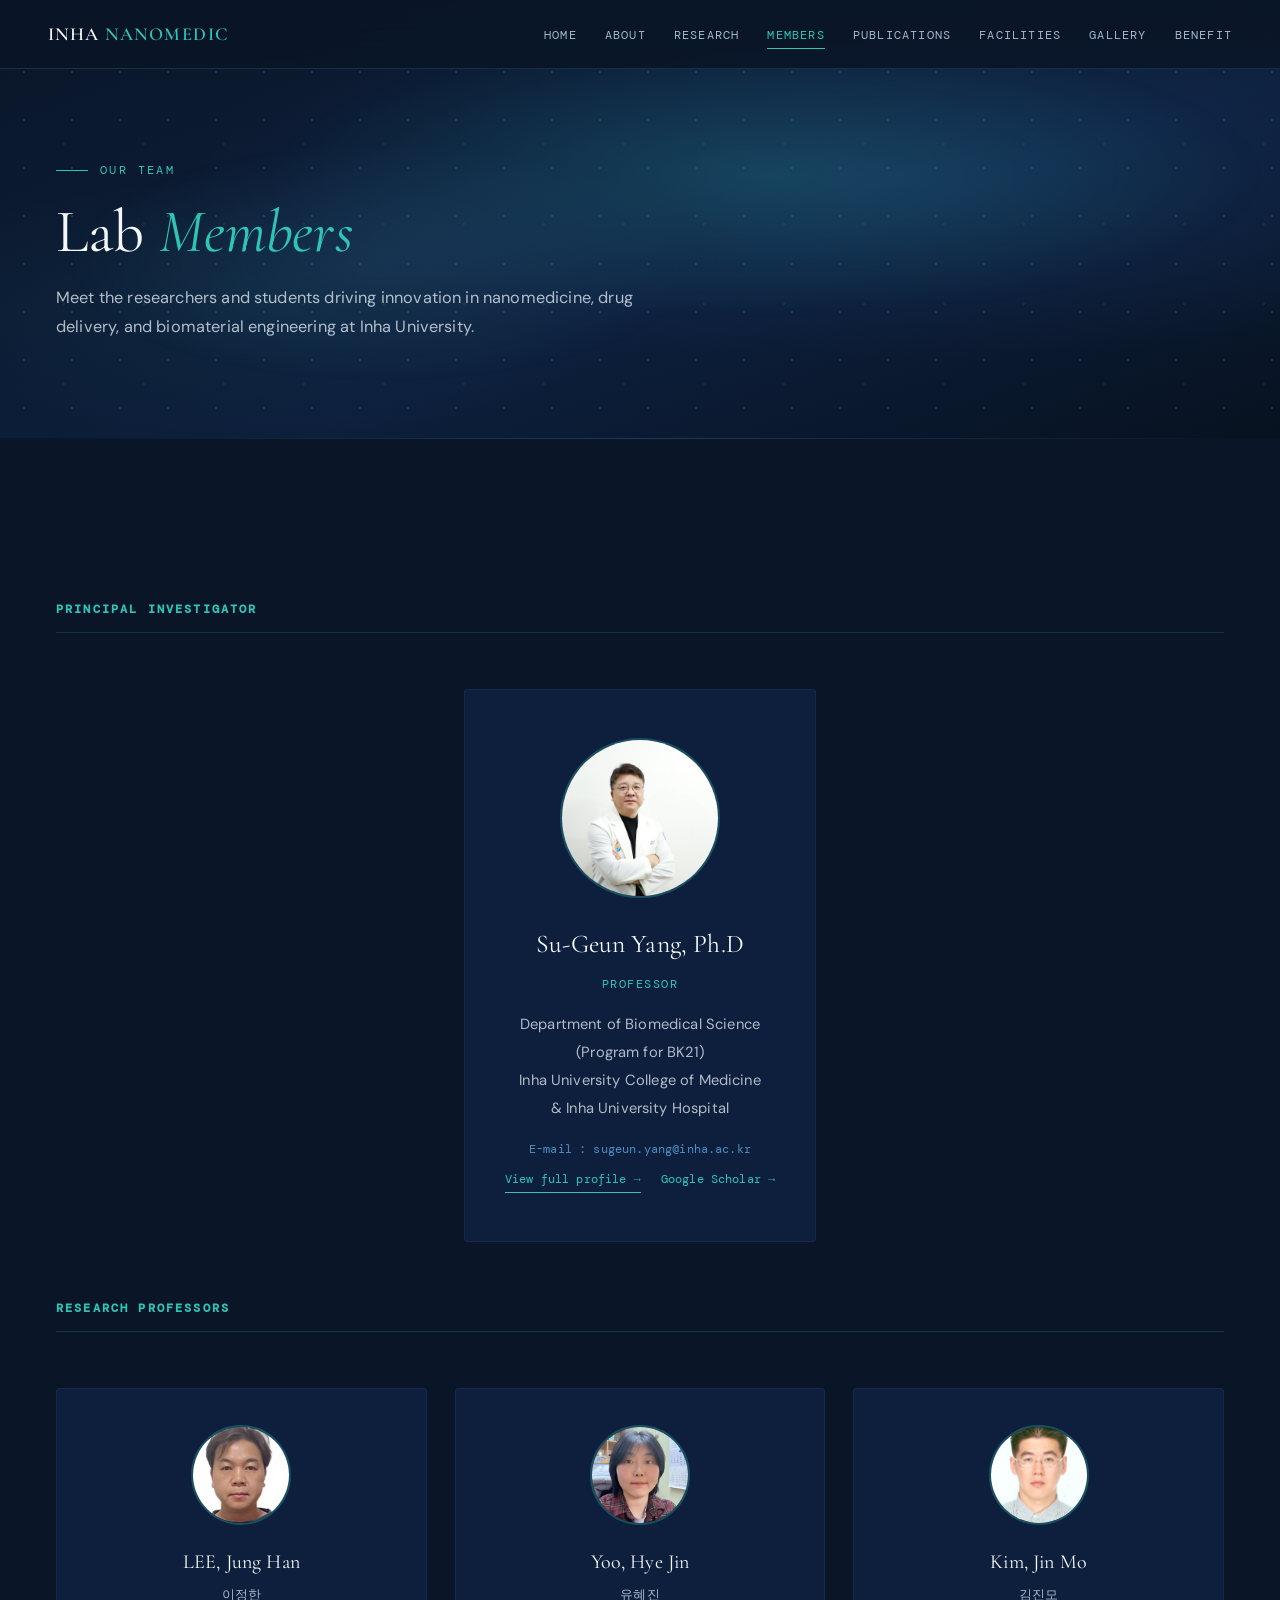
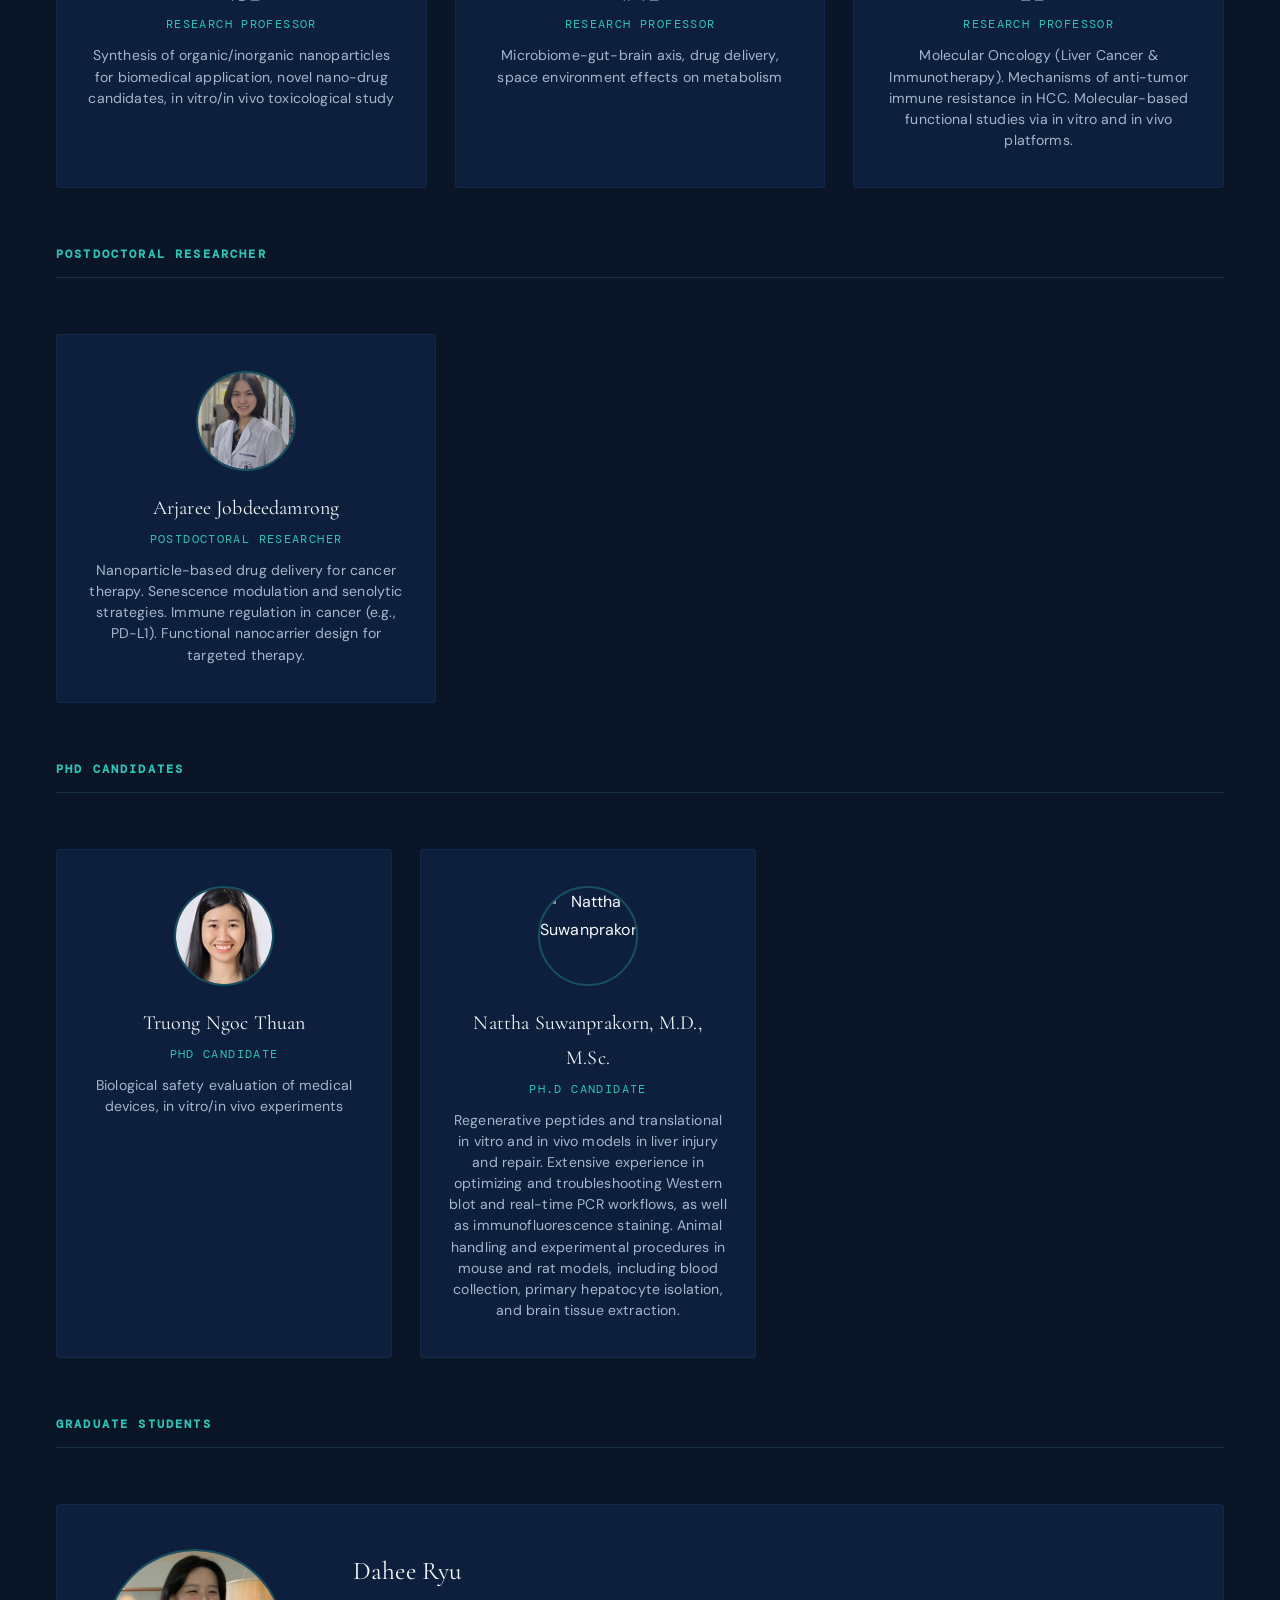
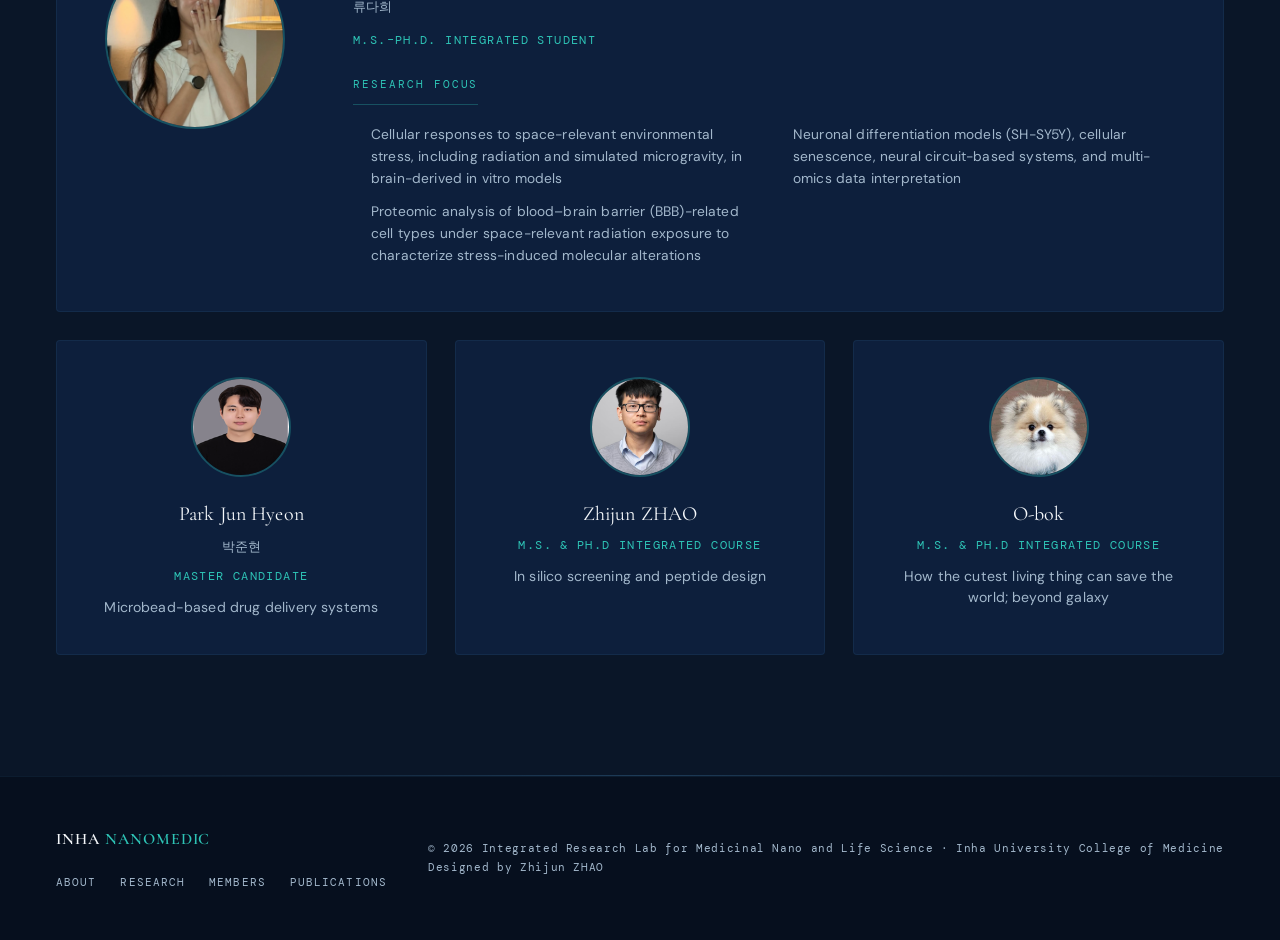
==== commit c2d212c9: "Add Pure-style profile page for Prof. Yang Creates person-yang.html — Elsevier Pure–inspired researc" ====
--- a/member.html
+++ b/member.html
@@ -62,7 +62,8 @@
             &amp; Inha University Hospital
           </div>
           <div class="member-email" style="margin-top: 16px; font-size: 0.75rem;">E-mail : <a href="mailto:sugeun.yang@inha.ac.kr">sugeun.yang@inha.ac.kr</a></div>
-          <div style="margin-top: 10px; font-family: 'DM Mono', monospace; font-size: 0.72rem;">
+          <div style="margin-top: 10px; font-family: 'DM Mono', monospace; font-size: 0.72rem; display: flex; gap: 20px; justify-content: center; flex-wrap: wrap;">
+            <a href="person-yang.html" style="color: var(--teal); text-decoration: none; border-bottom: 1px solid var(--teal); padding-bottom: 2px;">View full profile &rarr;</a>
             <a href="https://scholar.google.com/citations?user=X1B7JX8AAAAJ&hl=en" target="_blank" rel="noopener noreferrer" style="color: var(--teal); text-decoration: none;">Google Scholar &rarr;</a>
           </div>
         </div>
--- a/css/style.css
+++ b/css/style.css
@@ -409,7 +409,93 @@
 }
 
 /* ══════════════════════════════════════════════════
-   RESEARCH PILLAR BANDS — signature design element
+   TEAM STRIP — avatar constellation
+   ══════════════════════════════════════════════════ */
+.team-strip {
+  background: var(--navy);
+  padding: 72px 56px 88px;
+  border-top: 1px solid var(--border);
+  text-align: center;
+}
+.team-strip-inner { max-width: 1200px; margin: 0 auto; }
+.team-strip-meta {
+  display: flex; align-items: center; justify-content: center;
+  gap: 20px; margin-bottom: 40px; flex-wrap: wrap;
+  font-family: 'DM Mono', monospace; font-size: 0.68rem;
+  letter-spacing: 0.24em; text-transform: uppercase; color: var(--muted);
+}
+.team-strip-label { color: var(--teal); }
+.team-strip-rule { flex: 0 0 48px; height: 1px; background: rgba(46,196,182,0.4); }
+.team-strip-count {
+  font-family: 'Cormorant Garamond', serif;
+  font-size: 0.95rem; font-style: italic;
+  text-transform: none; letter-spacing: 0.02em;
+  color: rgba(255,255,255,0.65);
+}
+.team-avatars {
+  display: flex; justify-content: center; align-items: center;
+  gap: 0; flex-wrap: nowrap; padding: 0 20px;
+  margin-bottom: 28px; text-decoration: none;
+}
+.team-avatar {
+  display: inline-block;
+  width: 64px; height: 64px;
+  border-radius: 50%;
+  background-size: cover; background-position: center;
+  border: 2px solid var(--navy);
+  box-shadow: 0 0 0 1px rgba(46,196,182,0.25);
+  margin-left: -12px;
+  position: relative;
+  transition: transform 0.35s cubic-bezier(0.2,0,0.1,1), box-shadow 0.35s ease, filter 0.3s ease, opacity 0.15s ease;
+  cursor: pointer;
+  filter: saturate(0.85) brightness(0.9);
+}
+.team-avatar:first-child { margin-left: 0; }
+.team-avatars:hover .team-avatar { opacity: 0.45; transition: opacity 0.3s; }
+.team-avatar:hover {
+  transform: translateY(-12px) scale(1.12);
+  box-shadow: 0 0 0 2px var(--teal), 0 8px 24px rgba(0,0,0,0.5);
+  z-index: 10; opacity: 1 !important;
+  filter: saturate(1.05) brightness(1);
+}
+.team-avatar::after {
+  content: attr(data-name);
+  position: absolute;
+  bottom: calc(100% + 12px); left: 50%;
+  transform: translateX(-50%) translateY(6px);
+  font-family: 'DM Mono', monospace;
+  font-size: 0.66rem; letter-spacing: 0.12em;
+  text-transform: uppercase;
+  color: var(--teal); background: var(--deep);
+  padding: 6px 12px;
+  border: 1px solid rgba(46,196,182,0.3);
+  white-space: nowrap;
+  opacity: 0; pointer-events: none;
+  transition: opacity 0.2s ease, transform 0.25s ease;
+  z-index: 20;
+}
+.team-avatar:hover::after {
+  opacity: 1;
+  transform: translateX(-50%) translateY(0);
+}
+.team-strip-cta {
+  display: inline-block;
+  font-family: 'DM Mono', monospace;
+  font-size: 0.72rem;
+  letter-spacing: 0.18em;
+  text-transform: uppercase;
+  color: var(--teal);
+  border-bottom: 1px solid rgba(46,196,182,0.4);
+  padding-bottom: 4px;
+  transition: color 0.3s, border-color 0.3s;
+}
+.team-strip-cta:hover {
+  color: var(--white);
+  border-bottom-color: var(--teal);
+}
+
+/* ══════════════════════════════════════════════════
+   RESEARCH PILLAR BANDS — Mission Control aesthetic
    ══════════════════════════════════════════════════ */
 .pillar-bands {
   background: var(--navy);
@@ -424,77 +510,145 @@
   padding: 72px 56px;
   min-height: 240px;
   overflow: hidden;
-  transition: background 0.5s ease;
+  transition: background 0.5s ease, min-height 0.4s ease;
   text-decoration: none;
   color: inherit;
   border-bottom: 1px solid var(--border);
 }
 .pillar-band:last-child { border-bottom: none; }
-.pillar-band:hover { background: rgba(46,196,182,0.03); }
+.pillar-band:hover { background: rgba(46,196,182,0.04); }
+
+/* SIGNATURE band — Space Medicine */
+.pillar-band--signature {
+  min-height: 320px;
+  background: linear-gradient(180deg, rgba(46,196,182,0.025) 0%, rgba(74,144,196,0.04) 100%);
+  border-top: 1px solid rgba(46,196,182,0.25);
+  border-bottom: 1px solid rgba(46,196,182,0.25);
+}
+.pillar-band--signature:hover {
+  background: linear-gradient(180deg, rgba(46,196,182,0.06) 0%, rgba(74,144,196,0.08) 100%);
+}
+.pillar-band--signature .pillar-band-ko {
+  font-size: clamp(2.4rem, 5.5vw, 4.6rem);
+  letter-spacing: -0.02em;
+}
+.pillar-band-badge {
+  position: absolute;
+  top: 24px;
+  left: 56px;
+  font-family: 'DM Mono', monospace;
+  font-size: 0.62rem;
+  letter-spacing: 0.28em;
+  text-transform: uppercase;
+  color: var(--teal);
+  padding: 6px 12px 6px 0;
+  border-bottom: 1px solid rgba(46,196,182,0.4);
+  z-index: 3;
+}
+
+/* Big numeral — appears stronger on hover */
+.pillar-band-bignum {
+  position: absolute;
+  right: 56px; top: 50%;
+  transform: translateY(-50%);
+  font-family: 'Cormorant Garamond', serif;
+  font-size: 11rem; font-weight: 300; font-style: italic;
+  color: transparent;
+  -webkit-text-stroke: 1px rgba(46,196,182,0.18);
+  line-height: 1;
+  pointer-events: none; user-select: none;
+  z-index: 1;
+  transition: -webkit-text-stroke 0.5s ease, transform 0.5s ease;
+  letter-spacing: -0.04em;
+}
+.pillar-band:hover .pillar-band-bignum {
+  -webkit-text-stroke: 1.5px rgba(46,196,182,0.5);
+  transform: translateY(-50%) translateX(-8px);
+}
+.pillar-band--signature .pillar-band-bignum {
+  font-size: 15rem;
+  -webkit-text-stroke: 1px rgba(46,196,182,0.25);
+}
+
 .pillar-band-num {
-  font-family: 'Cormorant Garamond', serif;
-  font-size: 1rem;
-  font-style: italic;
+  font-family: 'DM Mono', monospace;
+  font-size: 0.68rem;
+  letter-spacing: 0.28em;
+  text-transform: uppercase;
   color: var(--teal);
   min-width: 44px;
   flex: 0 0 auto;
-  opacity: 0.7;
-  position: relative;
-  z-index: 2;
+  opacity: 0.8;
+  position: relative; z-index: 2;
+  padding: 4px 10px 4px 0;
+  border-right: 1px solid rgba(46,196,182,0.3);
+  margin-right: 8px;
 }
 .pillar-band-title {
   flex: 1;
-  padding: 0 48px;
-  max-width: 760px;
-  position: relative;
-  z-index: 2;
+  padding: 0 40px;
+  max-width: 680px;
+  position: relative; z-index: 2;
 }
 .pillar-band-ko {
   font-family: 'Cormorant Garamond', serif;
-  font-size: clamp(2rem, 4.5vw, 3.6rem);
-  font-style: italic;
-  font-weight: 300;
+  font-size: clamp(1.9rem, 4.2vw, 3.2rem);
+  font-style: italic; font-weight: 300;
   color: var(--white);
-  line-height: 1;
+  line-height: 1.05;
   margin-bottom: 14px;
   letter-spacing: -0.01em;
   transition: color 0.4s ease, transform 0.4s ease;
 }
+.pillar-band-ko em {
+  font-style: italic; font-weight: 300;
+  color: rgba(46,196,182,0.85);
+}
 .pillar-band:hover .pillar-band-ko {
   color: var(--teal);
-  transform: translateX(6px);
+  transform: translateX(8px);
 }
 .pillar-band-en {
   font-family: 'DM Mono', monospace;
-  font-size: 0.72rem;
-  letter-spacing: 0.22em;
-  text-transform: uppercase;
+  font-size: 0.7rem;
+  letter-spacing: 0.24em; text-transform: uppercase;
   color: var(--muted);
-  margin-bottom: 18px;
+  margin-bottom: 14px;
+  padding-bottom: 10px;
+  border-bottom: 1px solid rgba(163,184,204,0.15);
+  display: inline-block;
+  padding-right: 40px;
+  transition: color 0.4s ease, border-color 0.4s ease;
+}
+.pillar-band:hover .pillar-band-en {
+  color: var(--teal);
+  border-bottom-color: rgba(46,196,182,0.5);
 }
 .pillar-band-desc {
   font-family: 'DM Sans', sans-serif;
   font-size: 0.98rem;
-  line-height: 1.7;
+  line-height: 1.75;
   color: rgba(255,255,255,0.58);
-  max-width: 580px;
+  max-width: 540px;
   font-weight: 300;
   transition: color 0.4s ease;
 }
 .pillar-band:hover .pillar-band-desc {
-  color: rgba(255,255,255,0.85);
-}
+  color: rgba(255,255,255,0.9);
+}
+
 .pillar-band-motion {
   position: absolute;
   inset: 0;
   z-index: 0;
   opacity: 0.35;
   pointer-events: none;
-  transition: opacity 0.5s ease;
-}
-.pillar-band:hover .pillar-band-motion { opacity: 0.7; }
-
-/* Band 1 — Drug Delivery: drifting particles */
+  transition: opacity 0.5s ease, animation-duration 0.5s ease;
+}
+.pillar-band:hover .pillar-band-motion { opacity: 0.8; }
+.pillar-band--signature .pillar-band-motion { opacity: 0.55; }
+.pillar-band--signature:hover .pillar-band-motion { opacity: 1; }
+
 .pillar-band-motion--particles {
   background-image:
     radial-gradient(circle, rgba(46,196,182,0.3) 1.5px, transparent 2px),
@@ -503,27 +657,29 @@
   background-position: 0 0, 45px 65px;
   animation: particleDrift 30s linear infinite;
 }
+.pillar-band:hover .pillar-band-motion--particles { animation-duration: 12s; }
 @keyframes particleDrift {
   to { background-position: 90px 90px, 175px 195px; }
 }
 
-/* Band 2 — Space Medicine: orbital arc */
 .pillar-band-motion--orbit {
   background-image:
-    radial-gradient(ellipse 140% 70% at 50% 120%, transparent 49.5%, rgba(46,196,182,0.35) 50%, rgba(46,196,182,0.35) 50.25%, transparent 50.8%),
-    radial-gradient(ellipse 110% 55% at 50% 135%, transparent 49.6%, rgba(74,144,196,0.22) 50%, rgba(74,144,196,0.22) 50.2%, transparent 50.6%);
-  animation: orbitPulse 10s ease-in-out infinite;
-}
+    radial-gradient(ellipse 140% 70% at 50% 120%, transparent 49.5%, rgba(46,196,182,0.4) 50%, rgba(46,196,182,0.4) 50.25%, transparent 50.8%),
+    radial-gradient(ellipse 110% 55% at 50% 135%, transparent 49.6%, rgba(74,144,196,0.25) 50%, rgba(74,144,196,0.25) 50.2%, transparent 50.6%),
+    radial-gradient(ellipse 160% 80% at 50% 110%, transparent 49.7%, rgba(46,196,182,0.15) 50%, rgba(46,196,182,0.15) 50.12%, transparent 50.4%);
+  animation: orbitPulse 12s ease-in-out infinite;
+}
+.pillar-band:hover .pillar-band-motion--orbit { animation-duration: 5s; }
 @keyframes orbitPulse {
-  0%, 100% { opacity: 0.5; }
-  50% { opacity: 0.9; }
-}
-
-/* Band 3 — Smart Devices: pulsing beat */
+  0%, 100% { opacity: 0.4; }
+  50% { opacity: 1; }
+}
+
 .pillar-band-motion--pulse {
-  background-image: radial-gradient(circle at 88% 50%, rgba(46,196,182,0.4) 0%, transparent 12%);
+  background-image: radial-gradient(circle at 88% 50%, rgba(46,196,182,0.45) 0%, transparent 12%);
   animation: devicePulse 2.2s ease-in-out infinite;
 }
+.pillar-band:hover .pillar-band-motion--pulse { animation-duration: 0.8s; }
 @keyframes devicePulse {
   0%, 65%, 100% { opacity: 0.3; }
   15% { opacity: 0.95; }
@@ -532,17 +688,298 @@
 
 .pillar-band-arrow {
   font-family: 'DM Mono', monospace;
-  font-size: 1.2rem;
+  font-size: 1.3rem;
   color: var(--teal);
   flex: 0 0 auto;
   transition: transform 0.4s ease, opacity 0.4s ease;
   opacity: 0.5;
+  position: relative; z-index: 2;
+  margin-left: auto;
+}
+.pillar-band:hover .pillar-band-arrow {
+  transform: translateX(14px);
+  opacity: 1;
+}
+
+/* ══════════════════════════════════════════════════
+   HERO TELEMETRY — mission-control live readout
+   ══════════════════════════════════════════════════ */
+.hero-telemetry {
+  position: absolute;
+  bottom: 48px; left: 56px; right: 56px;
+  max-width: 780px;
+  z-index: 3;
+  padding-top: 20px;
+  border-top: 1px solid rgba(46,196,182,0.25);
+  font-family: 'DM Mono', monospace;
+  font-size: 0.68rem;
+  letter-spacing: 0.18em;
+  text-transform: uppercase;
+  color: var(--muted);
+  display: flex;
+  flex-direction: column;
+  gap: 10px;
+}
+.telemetry-row {
+  display: grid;
+  grid-template-columns: 56px 1fr;
+  gap: 20px;
+  align-items: center;
+}
+.telemetry-label { color: var(--teal); font-weight: 500; }
+.telemetry-value {
+  color: rgba(255,255,255,0.72);
+  letter-spacing: 0.08em;
+  text-transform: none;
+  font-family: 'DM Sans', sans-serif;
+  font-size: 0.82rem;
+  overflow: hidden;
+  white-space: nowrap;
+  display: flex;
+  align-items: center;
+}
+.telemetry-dot {
+  display: inline-block;
+  width: 7px; height: 7px;
+  border-radius: 50%;
+  background: var(--teal);
+  margin-right: 10px;
+  box-shadow: 0 0 0 3px rgba(46,196,182,0.2), 0 0 10px rgba(46,196,182,0.6);
+  animation: telemetryBeat 2s ease-in-out infinite;
+}
+@keyframes telemetryBeat {
+  0%, 100% { opacity: 1; transform: scale(1); }
+  50% { opacity: 0.5; transform: scale(0.85); }
+}
+.telemetry-ticker {
+  display: inline-flex;
+  flex-direction: column;
+  height: 1.4em;
+  overflow: hidden;
+  animation: telemetryCycle 16s ease-in-out infinite;
+}
+.telemetry-ticker span {
+  display: block;
+  min-height: 1.4em;
+}
+@keyframes telemetryCycle {
+  0%, 20% { transform: translateY(0); }
+  25%, 45% { transform: translateY(-1.4em); }
+  50%, 70% { transform: translateY(-2.8em); }
+  75%, 95% { transform: translateY(-4.2em); }
+  100% { transform: translateY(0); }
+}
+
+/* ══════════════════════════════════════════════════
+   SITE COORDINATES CARD — replaces generic map
+   ══════════════════════════════════════════════════ */
+.site-card {
   position: relative;
-  z-index: 2;
-}
-.pillar-band:hover .pillar-band-arrow {
-  transform: translateX(10px);
-  opacity: 1;
+  aspect-ratio: 4 / 3;
+  background: var(--deep);
+  border: 1px solid var(--border);
+  border-radius: 4px;
+  overflow: hidden;
+  padding: 28px 32px;
+  display: flex;
+  flex-direction: column;
+  justify-content: space-between;
+}
+.site-card-grid {
+  position: absolute; inset: 0;
+  background-image:
+    linear-gradient(rgba(46,196,182,0.06) 1px, transparent 1px),
+    linear-gradient(90deg, rgba(46,196,182,0.06) 1px, transparent 1px);
+  background-size: 40px 40px;
+  pointer-events: none;
+  mask-image: radial-gradient(ellipse 90% 70% at 60% 45%, black 40%, transparent 85%);
+  -webkit-mask-image: radial-gradient(ellipse 90% 70% at 60% 45%, black 40%, transparent 85%);
+}
+.site-card-meta {
+  position: relative; z-index: 2;
+  display: flex; justify-content: space-between; align-items: center;
+  font-family: 'DM Mono', monospace;
+  font-size: 0.64rem;
+  letter-spacing: 0.24em;
+  text-transform: uppercase;
+}
+.site-card-label { color: var(--teal); }
+.site-card-code { color: var(--muted); }
+.site-card-coords {
+  position: relative; z-index: 2;
+  margin-top: auto;
+  padding-top: 28px;
+}
+.coord-row {
+  display: flex; align-items: baseline; gap: 16px;
+  border-bottom: 1px dashed rgba(46,196,182,0.15);
+  padding: 6px 0;
+}
+.coord-row:last-of-type { border-bottom: none; }
+.coord-label {
+  font-family: 'DM Mono', monospace;
+  font-size: 0.62rem;
+  letter-spacing: 0.24em;
+  text-transform: uppercase;
+  color: var(--muted);
+  flex: 0 0 36px;
+}
+.coord-value {
+  font-family: 'Cormorant Garamond', serif;
+  font-size: 1.3rem;
+  font-weight: 300;
+  color: var(--white);
+  font-style: italic;
+  letter-spacing: 0.01em;
+}
+.site-card-marker {
+  position: absolute;
+  top: 40%; left: 60%;
+  transform: translate(-50%, -50%);
+  z-index: 3;
+  text-align: center;
+}
+.site-card-crosshair {
+  position: relative;
+  width: 60px; height: 60px;
+}
+.crosshair-h, .crosshair-v {
+  position: absolute;
+  background: rgba(46,196,182,0.6);
+}
+.crosshair-h {
+  top: 50%; left: -18px; right: -18px;
+  height: 1px;
+  transform: translateY(-50%);
+}
+.crosshair-v {
+  left: 50%; top: -18px; bottom: -18px;
+  width: 1px;
+  transform: translateX(-50%);
+}
+.crosshair-dot {
+  position: absolute;
+  top: 50%; left: 50%;
+  width: 8px; height: 8px;
+  background: var(--teal);
+  border-radius: 50%;
+  transform: translate(-50%, -50%);
+  box-shadow: 0 0 0 4px rgba(46,196,182,0.2), 0 0 16px rgba(46,196,182,0.6);
+  animation: markerPulse 3s ease-in-out infinite;
+}
+.crosshair-ring {
+  position: absolute;
+  top: 50%; left: 50%;
+  width: 34px; height: 34px;
+  border: 1px solid rgba(46,196,182,0.5);
+  border-radius: 50%;
+  transform: translate(-50%, -50%);
+  animation: markerRing 3s ease-out infinite;
+}
+@keyframes markerPulse {
+  0%, 100% { box-shadow: 0 0 0 4px rgba(46,196,182,0.2), 0 0 16px rgba(46,196,182,0.6); }
+  50% { box-shadow: 0 0 0 8px rgba(46,196,182,0.15), 0 0 28px rgba(46,196,182,0.9); }
+}
+@keyframes markerRing {
+  0% { width: 14px; height: 14px; opacity: 1; }
+  100% { width: 60px; height: 60px; opacity: 0; }
+}
+.site-card-marker-label {
+  position: absolute;
+  top: 100%; left: 50%;
+  transform: translateX(-50%);
+  margin-top: 8px;
+  font-family: 'DM Mono', monospace;
+  font-size: 0.62rem;
+  letter-spacing: 0.16em;
+  text-transform: uppercase;
+  color: rgba(46,196,182,0.85);
+  white-space: nowrap;
+}
+.site-card-open {
+  position: absolute;
+  bottom: 20px; right: 24px;
+  font-family: 'DM Mono', monospace;
+  font-size: 0.64rem;
+  letter-spacing: 0.18em;
+  text-transform: uppercase;
+  color: var(--teal);
+  border-bottom: 1px solid rgba(46,196,182,0.4);
+  padding-bottom: 2px;
+  z-index: 4;
+  transition: color 0.3s, border-color 0.3s, transform 0.3s;
+}
+.site-card-open:hover {
+  color: var(--white);
+  border-bottom-color: var(--white);
+  transform: translateX(3px);
+}
+
+/* Responsive — new sections */
+@media (max-width: 1024px) {
+  .pillar-band { padding: 56px 40px; }
+  .pillar-band--signature { min-height: 280px; }
+  .pillar-band-bignum { font-size: 9rem; right: 40px; }
+  .pillar-band--signature .pillar-band-bignum { font-size: 12rem; }
+  .pillar-band-badge { top: 20px; left: 40px; }
+  .team-strip { padding: 64px 40px 72px; }
+  .team-avatar { width: 56px; height: 56px; margin-left: -10px; }
+  .hero-telemetry { left: 40px; right: 40px; bottom: 36px; }
+}
+@media (max-width: 768px) {
+  .pillar-band {
+    flex-direction: column;
+    align-items: flex-start;
+    padding: 56px 22px 48px;
+    min-height: auto;
+  }
+  .pillar-band--signature { min-height: auto; padding-top: 68px; }
+  .pillar-band-num {
+    position: absolute;
+    top: 24px; left: 22px;
+    min-width: 0;
+    padding: 4px 10px 4px 0;
+    margin: 0;
+    border-right: none;
+    border-bottom: 1px solid rgba(46,196,182,0.3);
+  }
+  .pillar-band-badge { top: 24px; left: 56px; }
+  .pillar-band-title { padding: 32px 0 0; max-width: 100%; }
+  .pillar-band-ko { font-size: clamp(1.7rem, 7vw, 2.2rem); }
+  .pillar-band--signature .pillar-band-ko { font-size: clamp(2rem, 9vw, 2.8rem); }
+  .pillar-band-desc { font-size: 0.95rem; line-height: 1.75; max-width: 100%; }
+  .pillar-band-bignum {
+    right: 22px; font-size: 6rem; top: 20px; transform: none;
+  }
+  .pillar-band--signature .pillar-band-bignum { font-size: 7.5rem; }
+  .pillar-band:hover .pillar-band-bignum { transform: translateX(-4px); }
+  .pillar-band-arrow { display: none; }
+
+  .team-strip { padding: 52px 20px 60px; }
+  .team-avatar { width: 44px; height: 44px; margin-left: -8px; border-width: 1.5px; }
+  .team-avatar:hover { transform: translateY(-8px) scale(1.18); }
+  .team-strip-meta { gap: 12px; font-size: 0.62rem; margin-bottom: 28px; }
+  .team-strip-rule { display: none; }
+  .team-strip-count { font-size: 0.88rem; }
+
+  /* Hero must stack children vertically on mobile —
+     otherwise static telemetry becomes a flex sibling
+     of .hero-content and overlaps horizontally */
+  .hero { flex-direction: column; align-items: flex-start; justify-content: center; }
+  .hero-content { width: 100%; }
+  .hero-telemetry {
+    position: static;
+    width: 100%;
+    margin-top: 40px;
+    left: auto; right: auto;
+    padding: 20px 0 0;
+  }
+  .telemetry-row { grid-template-columns: 44px 1fr; gap: 14px; }
+  .telemetry-value { font-size: 0.78rem; }
+
+  .site-card { aspect-ratio: 5 / 4; padding: 22px 22px; }
+  .coord-value { font-size: 1.15rem; }
+  .site-card-marker { top: 36%; }
 }
 
 /* ── INTRO SECTION ── */
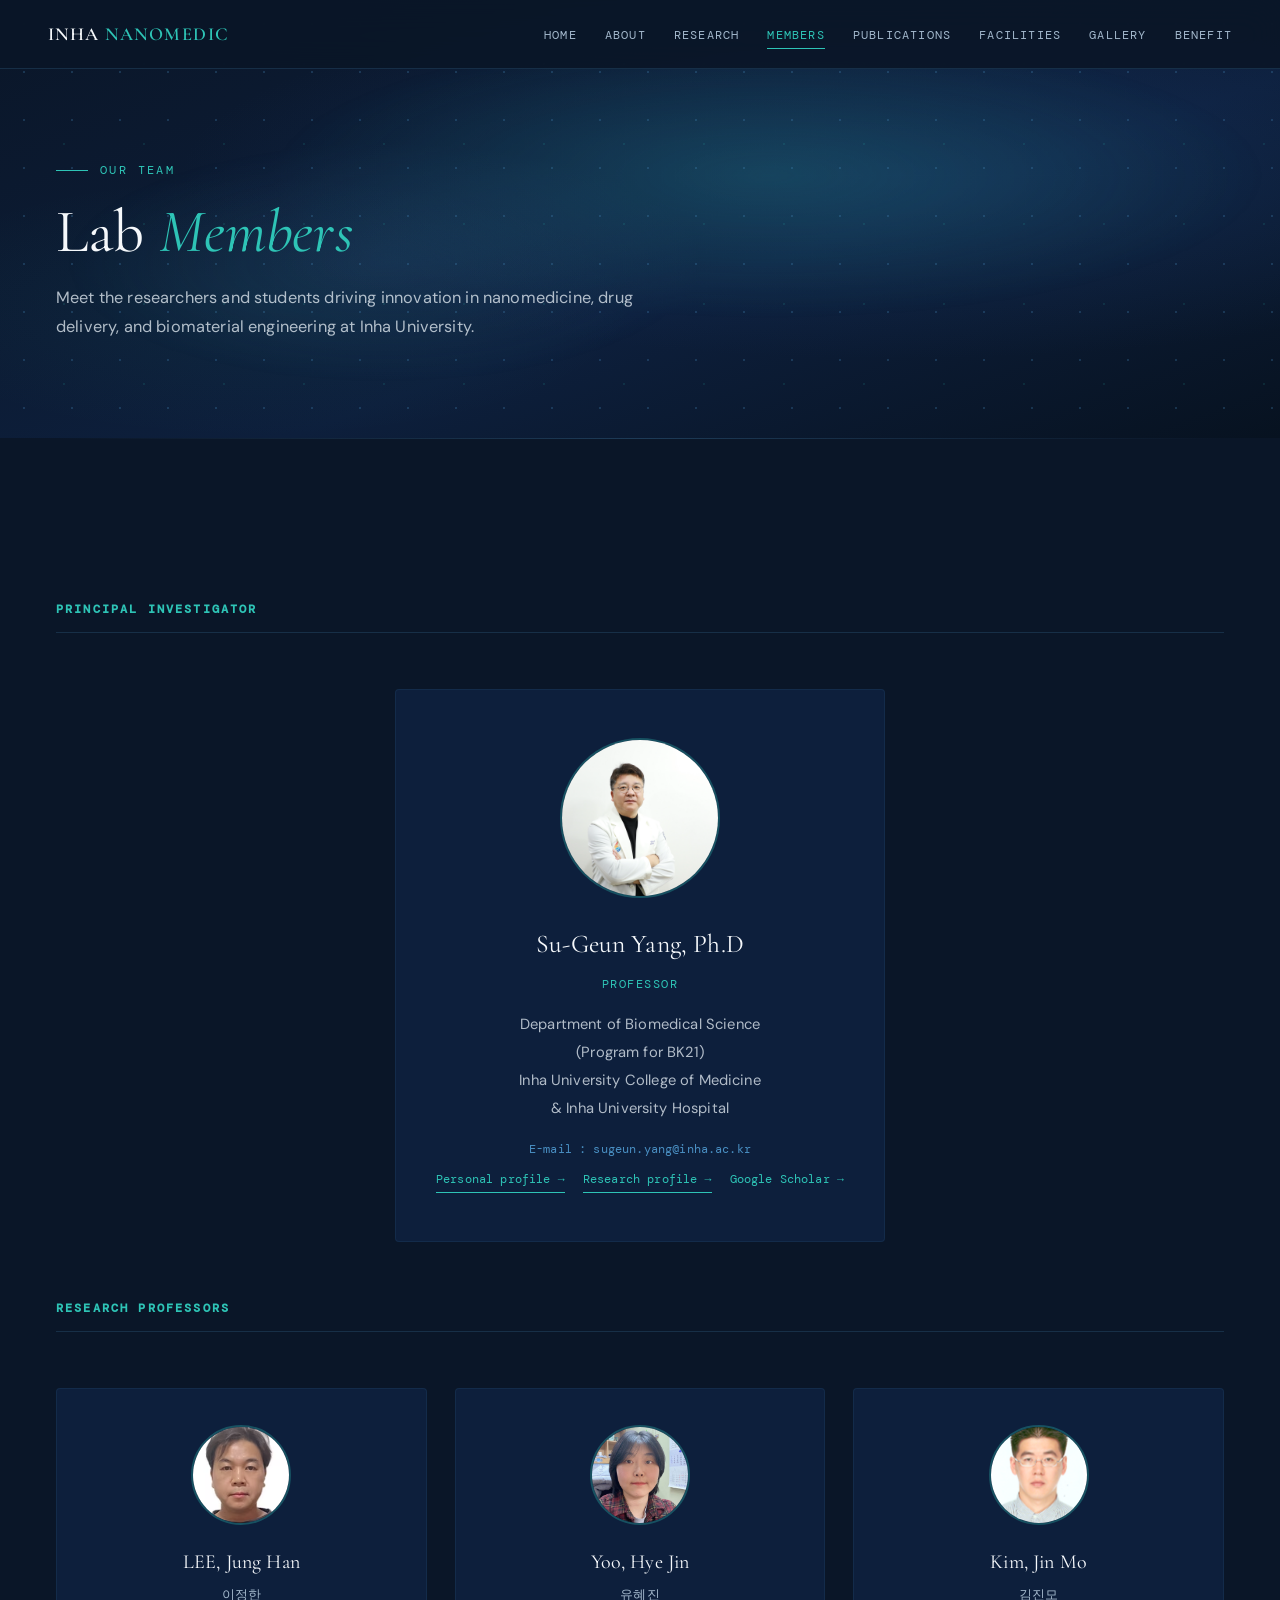
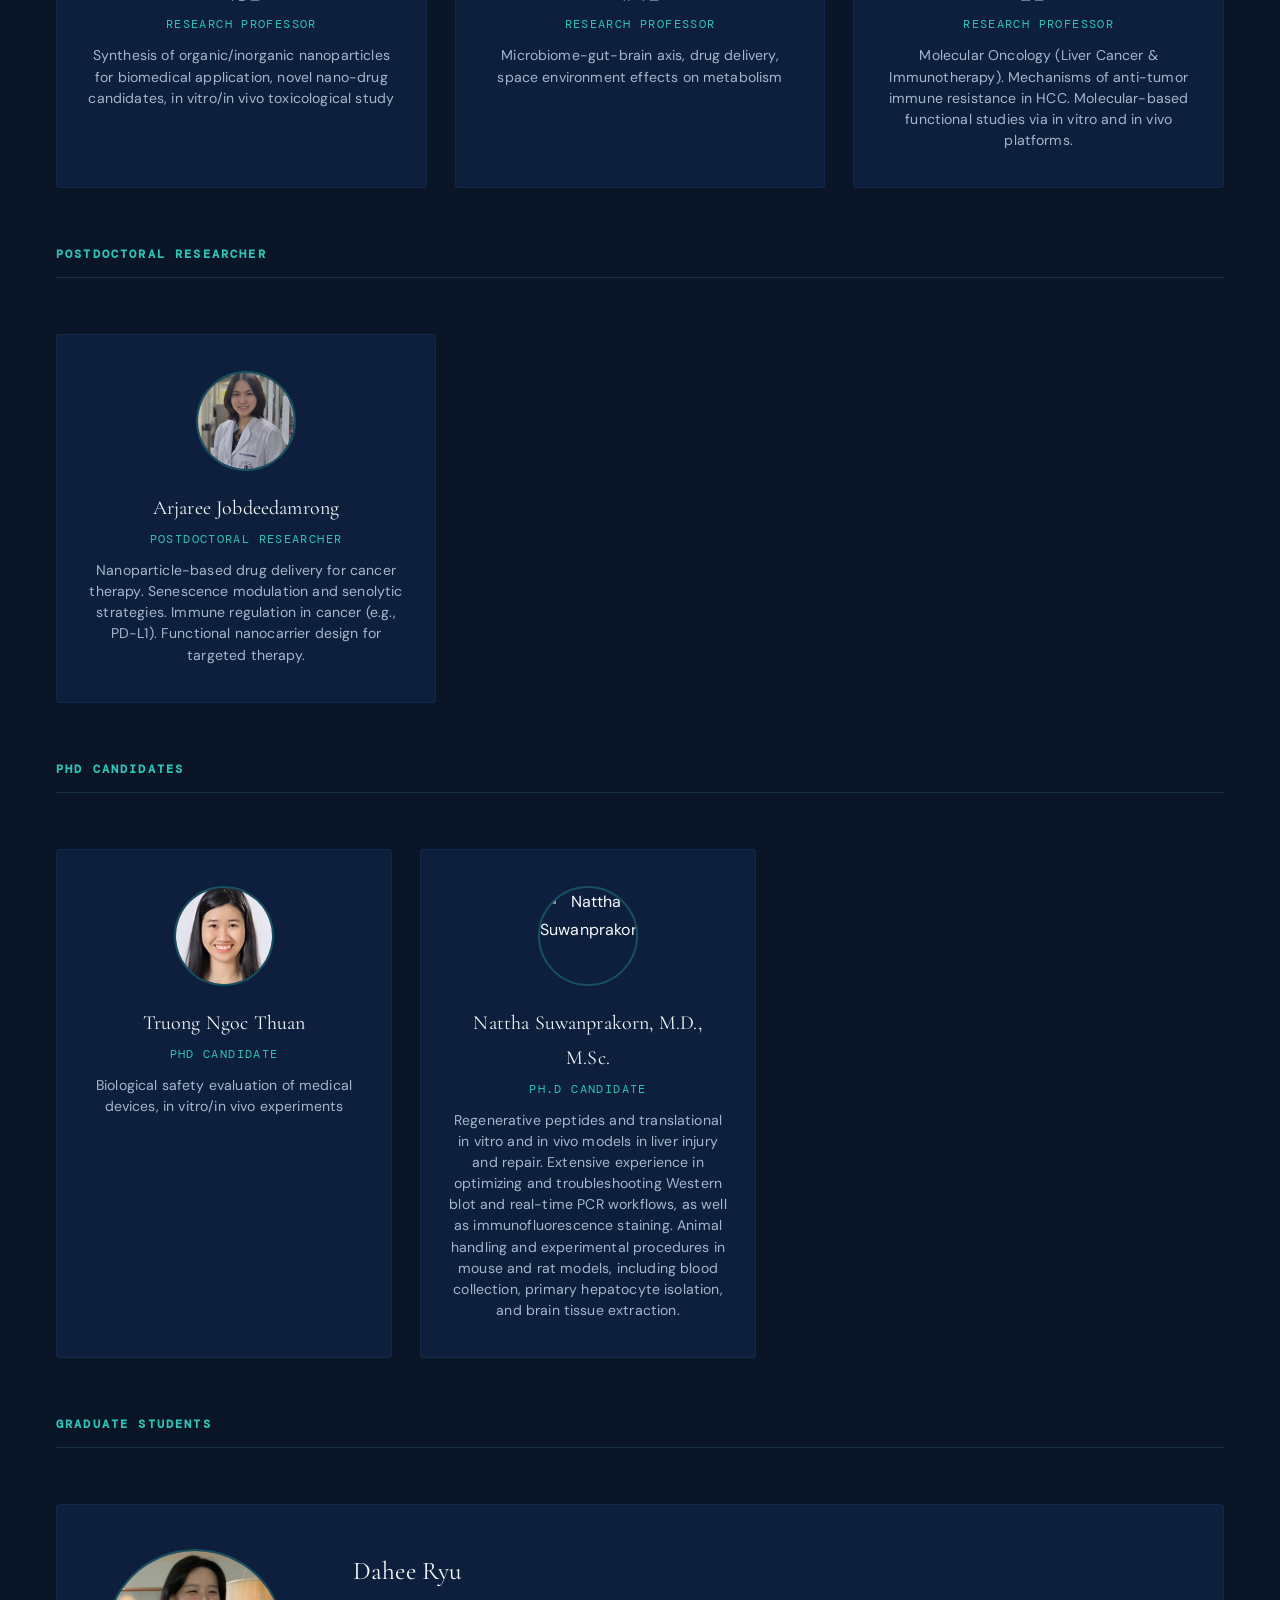
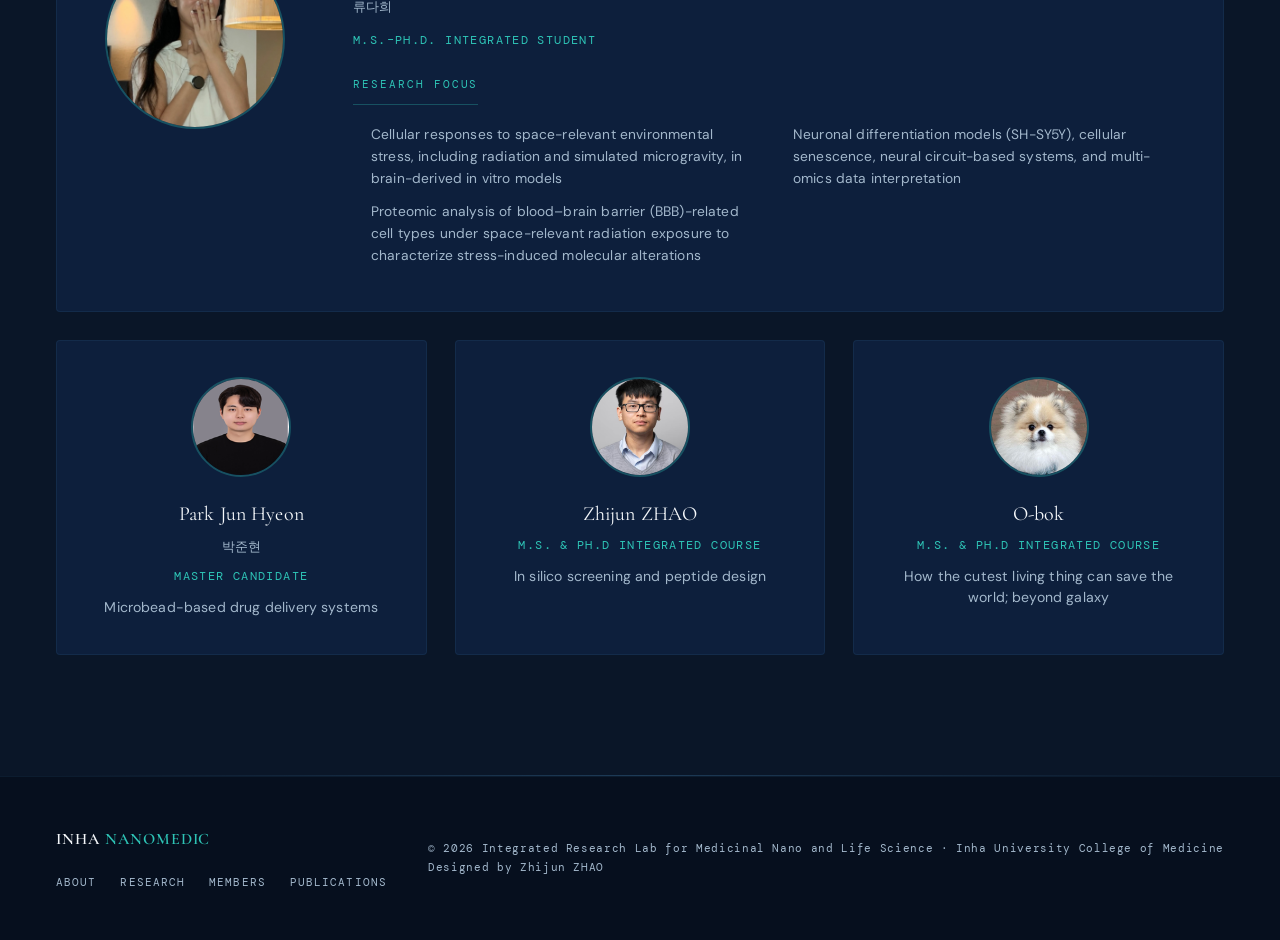
==== commit 1d218d20: "Add Korean faculty-card personal profile for Prof. Yang Creates profile-yang.html — bilingual KR/EN " ====
--- a/member.html
+++ b/member.html
@@ -62,8 +62,9 @@
             &amp; Inha University Hospital
           </div>
           <div class="member-email" style="margin-top: 16px; font-size: 0.75rem;">E-mail : <a href="mailto:sugeun.yang@inha.ac.kr">sugeun.yang@inha.ac.kr</a></div>
-          <div style="margin-top: 10px; font-family: 'DM Mono', monospace; font-size: 0.72rem; display: flex; gap: 20px; justify-content: center; flex-wrap: wrap;">
-            <a href="person-yang.html" style="color: var(--teal); text-decoration: none; border-bottom: 1px solid var(--teal); padding-bottom: 2px;">View full profile &rarr;</a>
+          <div style="margin-top: 10px; font-family: 'DM Mono', monospace; font-size: 0.72rem; display: flex; gap: 18px; justify-content: center; flex-wrap: wrap;">
+            <a href="profile-yang.html" style="color: var(--teal); text-decoration: none; border-bottom: 1px solid var(--teal); padding-bottom: 2px;">Personal profile &rarr;</a>
+            <a href="person-yang.html" style="color: var(--teal); text-decoration: none; border-bottom: 1px solid var(--teal); padding-bottom: 2px;">Research profile &rarr;</a>
             <a href="https://scholar.google.com/citations?user=X1B7JX8AAAAJ&hl=en" target="_blank" rel="noopener noreferrer" style="color: var(--teal); text-decoration: none;">Google Scholar &rarr;</a>
           </div>
         </div>
